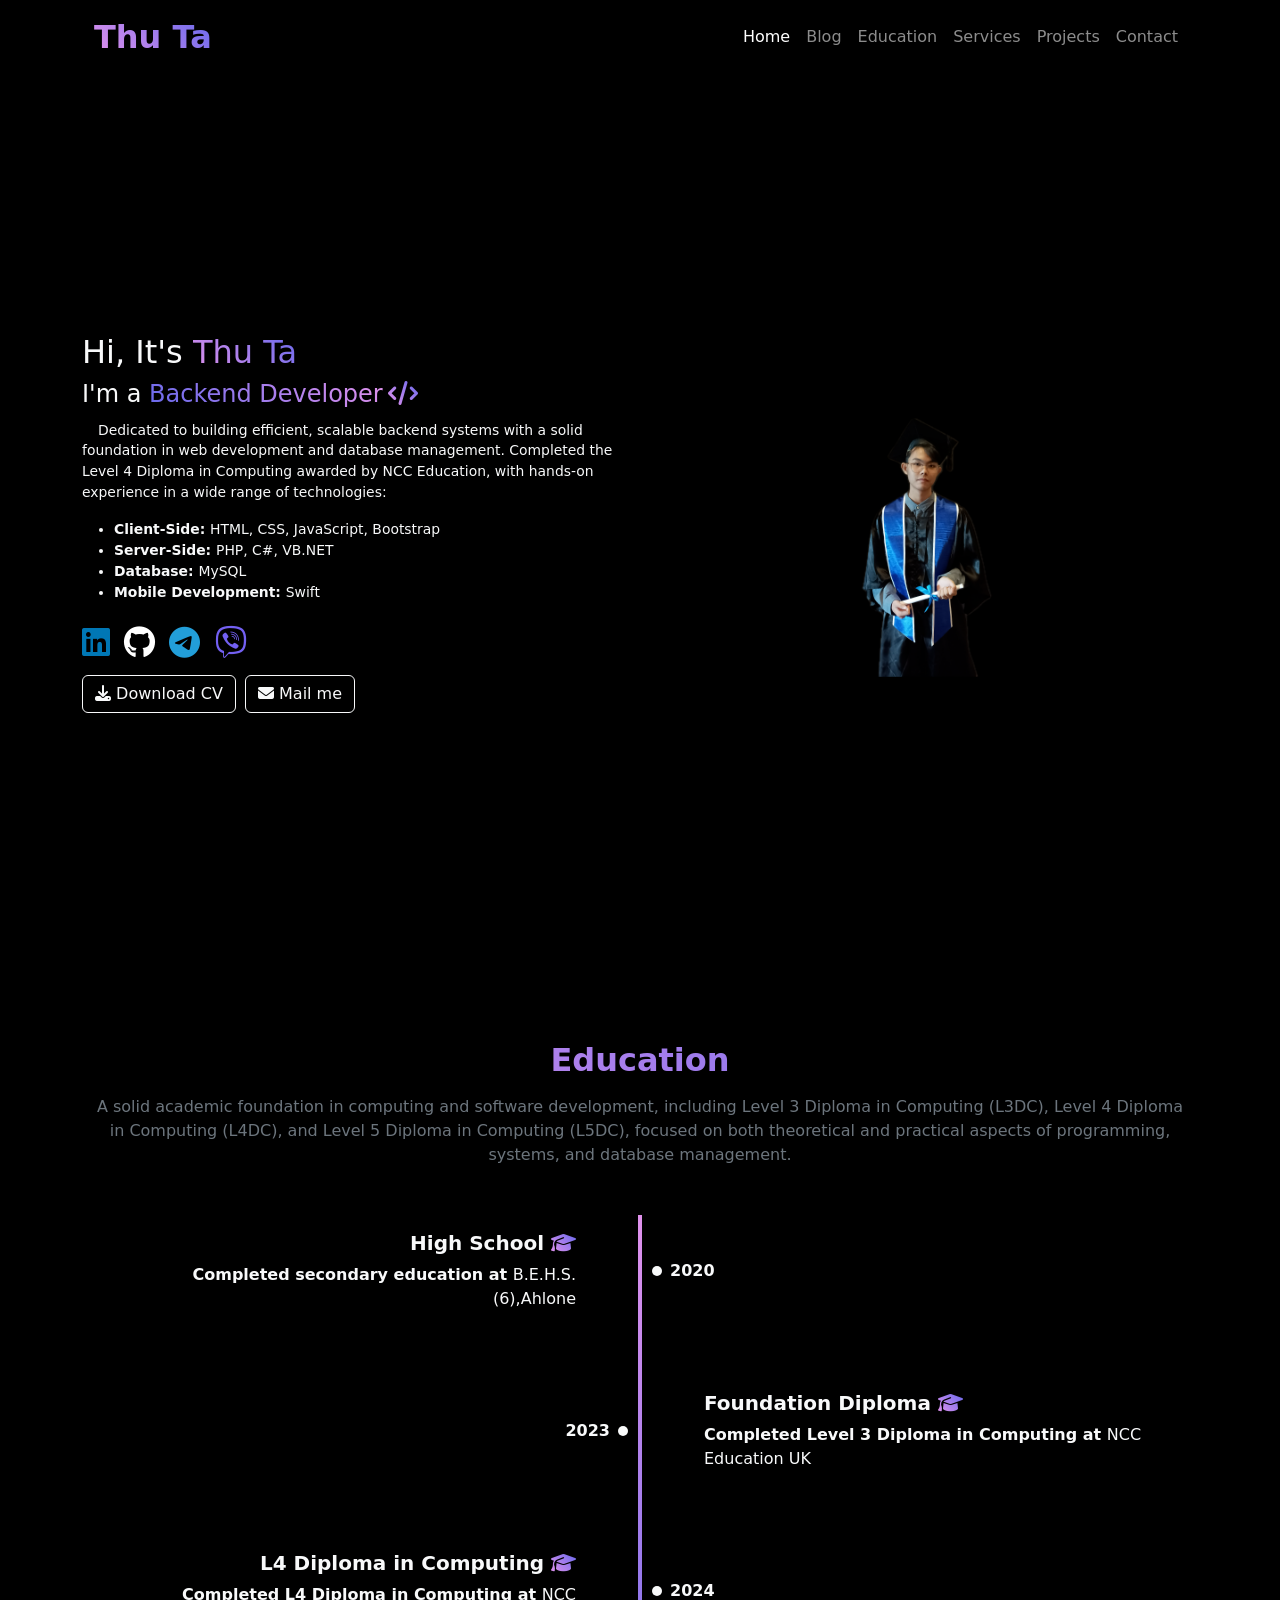
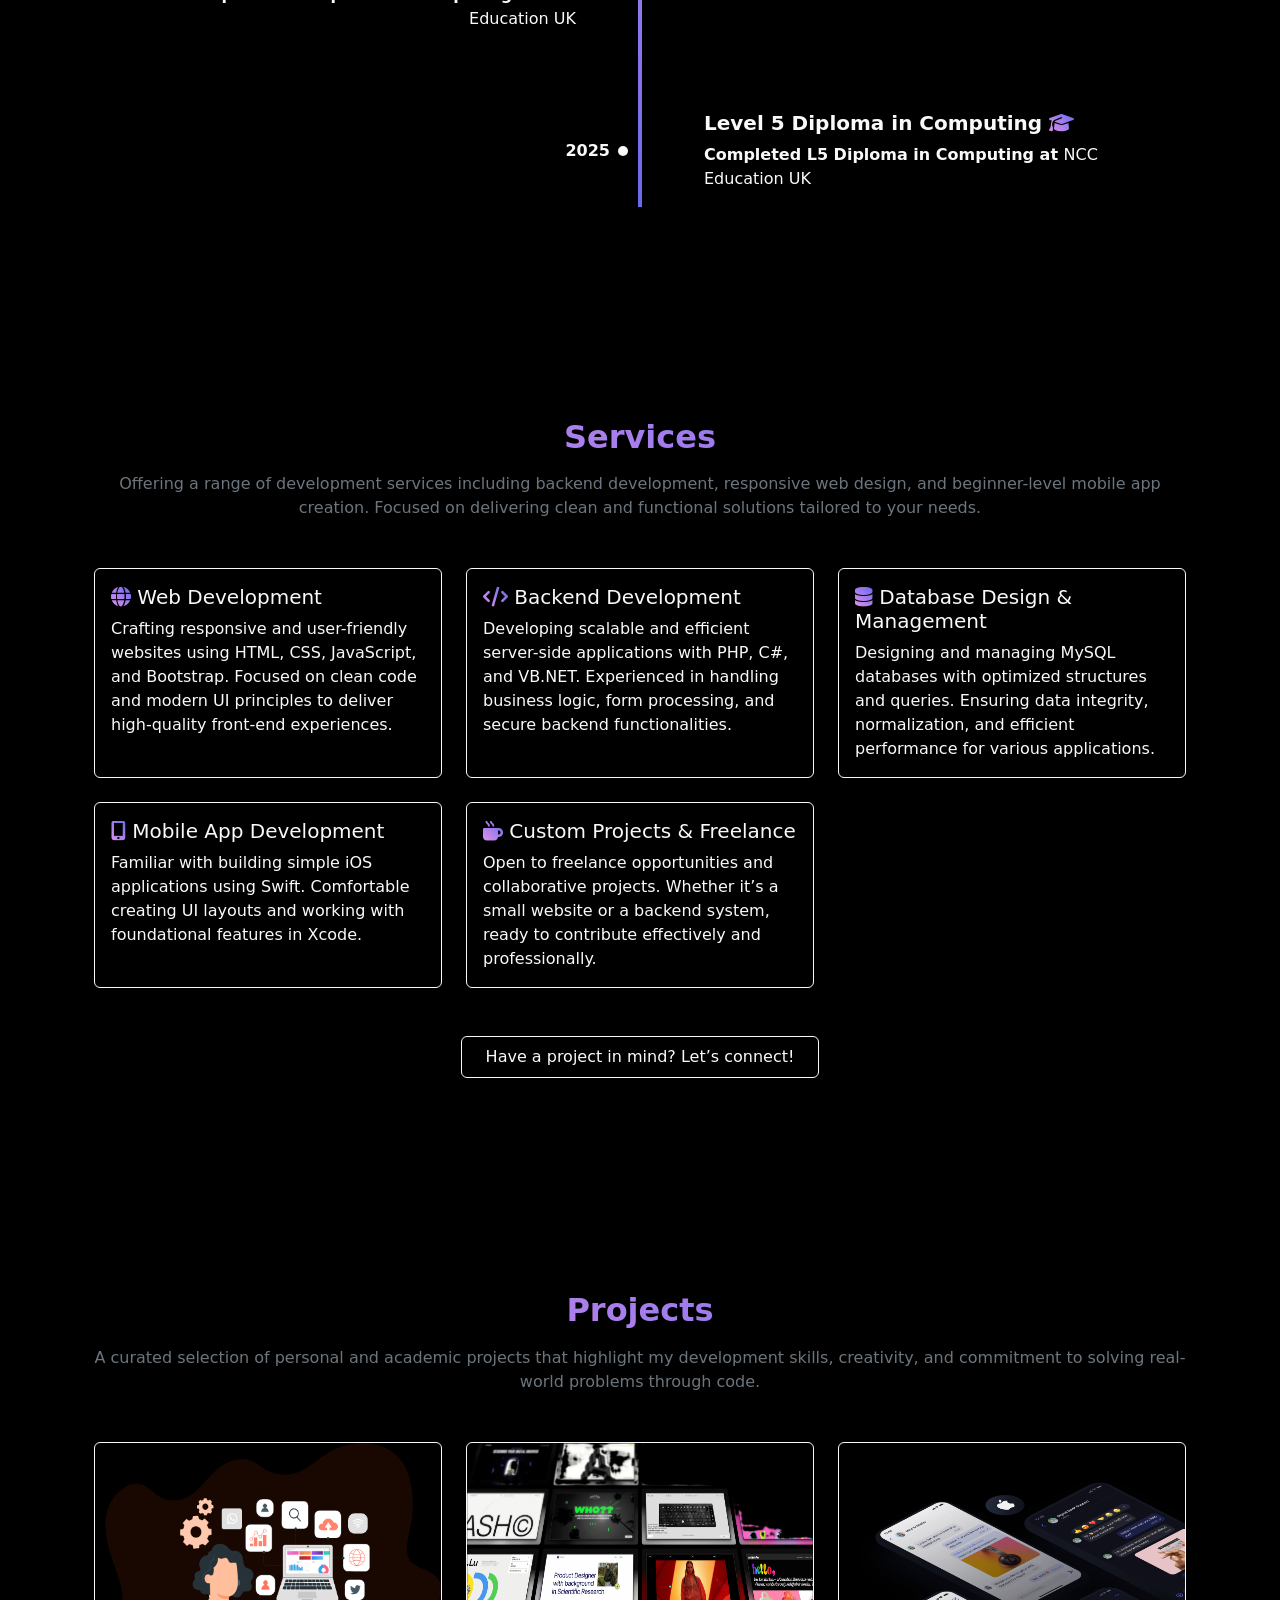
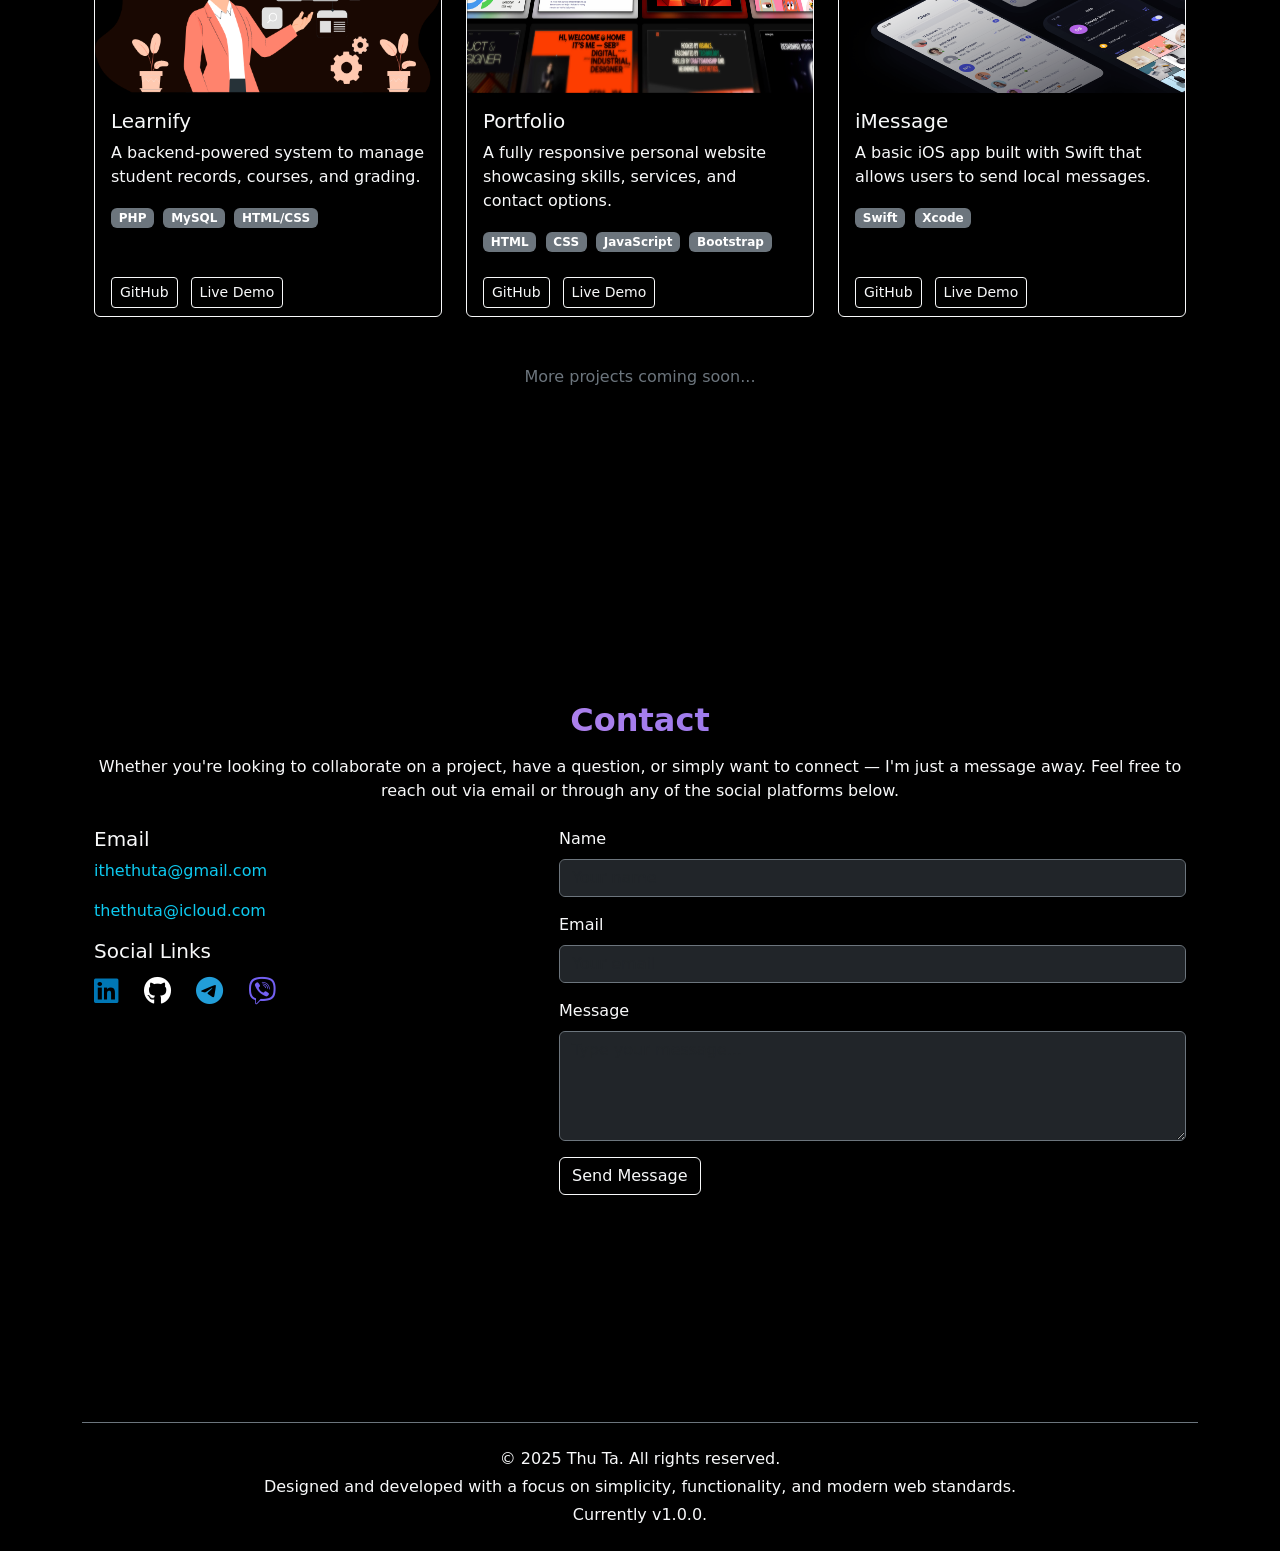
==== index.html @ f768f82f "Add files via upload" ====
<!DOCTYPE html>
<html lang="en">

<head>
    <meta charset="UTF-8">
    <meta name="viewport" content="width=device-width, initial-scale=1.0">
    <title>Portfolio</title>
    <!-- bootstrap -->
    <link href="https://cdn.jsdelivr.net/npm/bootstrap@5.3.6/dist/css/bootstrap.min.css" rel="stylesheet" integrity="sha384-4Q6Gf2aSP4eDXB8Miphtr37CMZZQ5oXLH2yaXMJ2w8e2ZtHTl7GptT4jmndRuHDT" crossorigin="anonymous">
    <!-- custom css -->
    <link rel="stylesheet" href="css/main.css">
    <!-- fontawesome -->
    <link rel="stylesheet" href="css/all.min.css">
    <!-- Added meta description for SEO -->
    <meta name="description" content="Thu Ta's portfolio showcasing backend development, web design, and mobile app projects.">
</head>

<body class="bg-midnight">
    <div class="container">
        <!-- nav -->
        <nav class="navbar navbar-expand-lg navbar-dark bg-midnight sticky-top">
            <div class="container">
                <a href="index.html#home" class="navbar-brand">
                    <span class="text-purple fs-2 fw-bold">Thu Ta</span>
                </a>
                <button type="button" class="navbar-toggler" data-bs-toggle="collapse"
                    data-bs-target="#navbarSupportedContent" aria-expanded="false" aria-label="Toggle navigation">
                    <span class="navbar-toggler-icon"></span>
                </button>
                <div class="collapse navbar-collapse" id="navbarSupportedContent">
                    <ul class="navbar-nav ms-auto">
                        <li class="nav-item">
                            <a href="index.html#home" class="nav-link active">Home</a>
                        </li>
                        <li class="nav-item">
                            <a href="blog.html" class="nav-link">Blog</a>
                        </li>
                        <li class="nav-item">
                            <a href="index.html#education" class="nav-link">Education</a>
                        </li>
                        <li class="nav-item">
                            <a href="index.html#services" class="nav-link">Services</a>
                        </li>
                        <li class="nav-item">
                            <a href="index.html#projects" class="nav-link">Projects</a>
                        </li>
                        <li class="nav-item">
                            <a href="index.html#contact" class="nav-link">Contact</a>
                        </li>
                    </ul>
                </div>
            </div>
        </nav>
        <!-- home section -->
        <section class="min-vh-100 d-flex align-items-center" id="home">
            <div class="row">
                <div class="col text-center text-lg-start mb-2">
                    <div class="div">
                        <span class="text-light fs-2">Hi, It's </span><span class="text-purple fs-2">Thu Ta</span>
                    </div>
                    <div>
                        <span class="text-light fs-4">I'm a </span><span class="text-purple-reverse fs-4">Backend
                            Developer</span>
                        <i class="fa-solid fa-code text-purple fs-4"></i>
                    </div>
                    <div class="mt-2">
                        <p class="text-light text-center text-lg-start fs-7">
                            <span class="ms-3">D</span>edicated to building efficient, scalable
                            backend systems with a solid foundation in web development and database management.
                            Completed the Level 4 Diploma in Computing awarded by NCC Education, with hands-on
                            experience in a wide range of technologies:
                          </p>
                          <ul class="text-start text-light fs-7">
                            <li><span class="fw-bold">Client-Side: </span>HTML, CSS, JavaScript, Bootstrap</li>
                            <li><span class="fw-bold">Server-Side: </span>PHP, C#, VB.NET</li>
                            <li><span class="fw-bold">Database: </span>MySQL</li>
                            <li><span class="fw-bold">Mobile Development: </span>Swift</li>
                          </ul>
                    </div>
                    <div class="mt-2">
                        <a href="#" class="text-decoration-none fs-2 text-linkedin me-1">
                            <i class="fa-brands fa-linkedin" onmouseover="this.style.transform='translateY(-5px)'"
                                onmouseout="this.style.transform='translateY(0)'"></i>
                        </a>
                        <a href="https://github.com/dev-thuta" class="text-decoration-none fs-2 text-github me-1">
                            <i class="fa-brands fa-github" onmouseover="this.style.transform='translateY(-5px)'"
                                onmouseout="this.style.transform='translateY(0)'"></i>
                        </a>
                        <a href="#" class="text-decoration-none fs-2 text-telegram me-1">
                            <i class="fa-brands fa-telegram" onmouseover="this.style.transform='translateY(-5px)'"
                                onmouseout="this.style.transform='translateY(0)'"></i>
                        </a>
                        <a href="viber://chat?number=%2B959402938502" class="text-decoration-none fs-2 text-viber me-1">
                            <i class="fa-brands fa-viber" onmouseover="this.style.transform='translateY(-5px)'"
                                onmouseout="this.style.transform='translateY(0)'"></i>
                        </a>
                    </div>
                    <div class="mt-2">
                        <a href="#" class="text-decoration-none">
                            <button type="button" class="btn btn-outline-light me-1">
                                <i class="fa solid fa-download"></i>
                                <span class="d-none d-lg-inline"> Download CV</span>
                            </button>
                        </a>
                        <a href="mailto:devthuta@gmail.com" class="text-decoration-none">
                            <button type="button" class="btn btn-outline-light me-1">
                                <i class="fa solid fa-envelope"></i>
                                <span class="d-none d-lg-inline"> Mail me</span>
                            </button>
                        </a>
                    </div>
                </div>
                <div class="col mt-3 d-flex justify-content-center">
                    <img src="images/Me (4) Background Removed.png" alt="Thu Ta's profile picture" class="image-fluid" style="max-height: 333px;">
                </div>
            </div>
        </section>
        <!-- education section -->
        <section class="min-vh-100 d-flex align-items-center" id="education">
            <div class="container mt-5">
                <h2 class="text-center mb-3 fw-bold text-purple">Education</h2>
                <p class="text-center text-secondary mb-5">
                    A solid academic foundation in computing and software development, including Level 3 Diploma in
                    Computing (L3DC), Level 4 Diploma in
                    Computing (L4DC), and Level 5 Diploma in
                    Computing (L5DC), focused on both theoretical and practical aspects of
                    programming, systems, and database management.
                </p>
                <div class="position-relative">
                    <div class="position-absolute top-0 start-50 translate-middle-x h-100"
                        style="width: 4px; background: linear-gradient(45deg,rgb(105, 105, 236),rgb(225, 146, 236));"></div>
                    <div class="row mb-5">
                        <div class="col-6 text-end pe-5">
                            <div class="p-3">
                                <h5 class="fw-bold text-light">High School <i
                                        class="fa-solid fa-graduation-cap text-purple"></i></h5>
                                <p class="mb-0 text-light"><span class="fw-bold">Completed secondary education at
                                    </span>B.E.H.S.(6),Ahlone</p>
                            </div>
                        </div>
                        <div class="col-6 d-flex align-items-center">
                            <span class="bg-light rounded-circle d-inline block" style="width: 10px; height: 10px;">
                            </span>
                            <span class="ms-2 fw-bold text-light">2020</span>
                        </div>
                    </div>
                    <div class="row mb-5 flex-row-reverse">
                        <div class="col-6 text-start ps-5">
                            <div class="p-3">
                                <h5 class="fw-bold text-light">Foundation Diploma <i
                                        class="fa-solid fa-graduation-cap text-purple"></i></h5>
                                <p class="mb-0 text-light"><span class="fw-bold">Completed Level 3 Diploma in Computing at
                                    </span>NCC Education UK</p>
                            </div>
                        </div>
                        <div class="col-6 d-flex align-items-center justify-content-end">
                            <span class="me-2 fw-bold text-light">2023</span>
                            <span class="bg-light rounded-circle d-inline-block" style="width: 10px; height: 10px;"></span>
                        </div>
                    </div>
                    <div class="row mb-5">
                        <div class="col-6 text-end pe-5">
                            <div class="p-3">
                                <h5 class="fw-bold text-light">L4 Diploma in Computing <i
                                        class="fa-solid fa-graduation-cap text-purple"></i></h5>
                                <p class="mb-0 text-light"><span class="fw-bold">Completed L4 Diploma in
                                        Computing at </span>NCC Education UK</p>
                            </div>
                        </div>
                        <div class="col-6 d-flex align-items-center">
                            <span class="bg-light rounded-circle d-inline block" style="width: 10px; height: 10px;">
                            </span>
                            <span class="ms-2 fw-bold text-light">2024</span>
                        </div>
                    </div>
                    <div class="row mb-5 flex-row-reverse">
                        <div class="col-6 text-start ps-5">
                            <div class="p-3">
                                <h5 class="fw-bold text-light">Level 5 Diploma in Computing <i class="fa-solid fa-graduation-cap text-purple"></i>
                                </h5>
                                <p class="mb-0 text-light"><span class="fw-bold">Completed L5 Diploma in
                                    Computing at </span>NCC Education UK</p>
                            </div>
                        </div>
                        <div class="col-6 d-flex align-items-center justify-content-end">
                            <span class="me-2 fw-bold text-light">2025</span>
                            <span class="bg-light rounded-circle d-inline-block" style="width: 10px; height: 10px;"></span>
                        </div>
                    </div>
                </div>
            </div>
        </section>
        <!-- services section -->
        <section class="min-vh-100 d-flex align-items-center" id="services">
            <div class="container mt-5">
                <h2 class="text-center mb-3 fw-bold text-purple">Services</h2>
                <p class="text-center text-secondary mb-5">
                    Offering a range of development services including backend development, responsive web design, and
                    beginner-level mobile app creation. Focused on delivering clean and functional solutions tailored to
                    your needs.
                </p>
                <div class="row g-4">
                    <div class="col-md-6 col-lg-4">
                        <div class="card h-100 bg-midnight text-light border-light">
                            <div class="card-body">
                                <h5 class="card-title"><i class="fa-solid fa-globe text-purple"></i> Web Development</h5>
                                <p class="card-text">
                                    Crafting responsive and user-friendly websites using HTML, CSS, JavaScript, and
                                    Bootstrap. Focused on clean code and modern UI principles to deliver high-quality
                                    front-end experiences.
                                </p>
                            </div>
                        </div>
                    </div>
                    <div class="col-md-6 col-lg-4">
                        <div class="card h-100 bg-midnight text-light border-light">
                            <div class="card-body">
                                <h5 class="card-title"><i class="fa-solid fa-code text-purple"></i> Backend Development</h5>
                                <p class="card-text">
                                    Developing scalable and efficient server-side applications with PHP, C#, and VB.NET.
                                    Experienced in handling business logic, form processing, and secure backend
                                    functionalities.
                                </p>
                            </div>
                        </div>
                    </div>
                    <div class="col-md-6 col-lg-4">
                        <div class="card h-100 bg-midnight text-light border-light">
                            <div class="card-body">
                                <h5 class="card-title"><i class="fa-solid fa-database text-purple"></i> Database Design &
                                    Management</h5>
                                <p class="card-text">
                                    Designing and managing MySQL databases with optimized structures and queries. Ensuring
                                    data integrity, normalization, and efficient performance for various applications.
                                </p>
                            </div>
                        </div>
                    </div>
                    <div class="col-md-6 col-lg-4">
                        <div class="card h-100 bg-midnight text-light border-light">
                            <div class="card-body">
                                <h5 class="card-title"><i class="fa-solid fa-mobile-screen-button text-purple"></i> Mobile
                                    App Development</h5>
                                <p class="card-text">
                                    Familiar with building simple iOS applications using Swift. Comfortable creating UI
                                    layouts and working with foundational features in Xcode.
                                </p>
                            </div>
                        </div>
                    </div>
                    <div class="col-md-6 col-lg-4">
                        <div class="card h-100 bg-midnight text-light border-light">
                            <div class="card-body">
                                <h5 class="card-title"><i class="fa-solid fa-mug-hot text-purple"></i> Custom Projects &
                                    Freelance</h5>
                                <p class="card-text">
                                    Open to freelance opportunities and collaborative projects. Whether it’s a small website
                                    or a backend system, ready to contribute effectively and professionally.
                                </p>
                            </div>
                        </div>
                    </div>
                </div>
                <div class="text-center mt-5">
                    <a href="mailto:ithethuta@gmail.com" class="btn btn-outline-light px-4 py-2">
                        Have a project in mind? Let’s connect!
                    </a>
                </div>
            </div>
        </section>
        <!-- projects section -->
        <section class="min-vh-100 d-flex align-items-center" id="projects">
            <div class="container mt-5">
                <h2 class="text-center mb-3 fw-bold text-purple">Projects</h2>
                <p class="text-center text-secondary mb-5">
                    A curated selection of personal and academic projects that highlight my development skills, creativity,
                    and commitment to solving real-world problems through code.
                </p>
                </p>
                <div class="row g-4">
                    <div class="col-md-6 col-lg-4">
                        <div class="card h-100 bg-midnight text-light border-light">
                            <img src="images/school_software_1.png" class="card-img-top"
                                alt="Project 1" style="height: 250px;">
                            <div class="card-body">
                                <h5 class="card-title">Learnify</h5>
                                <p class="card-text">A backend-powered system to manage student records, courses, and
                                    grading.</p>
                                <span class="badge bg-secondary me-1">PHP</span>
                                <span class="badge bg-secondary me-1">MySQL</span>
                                <span class="badge bg-secondary me-1">HTML/CSS</span>
                            </div>
                            <div class="card-footer bg-transparent border-0">
                                <a href="#" class="btn btn-outline-light btn-sm me-2">GitHub</a>
                                <a href="#" class="btn btn-outline-light btn-sm">Live Demo</a>
                            </div>
                        </div>
                    </div>
                    <div class="col-md-6 col-lg-4">
                        <div class="card h-100 bg-midnight text-light border-light">
                            <img src="images/l4D3wMjLcbGRspRe3YFasiQnRqo Background Removed.png" class="card-img-top"
                                alt="Project 2" style="height: 250px;">
                            <div class="card-body">
                                <h5 class="card-title">Portfolio</h5>
                                <p class="card-text">A fully responsive personal website showcasing skills, services, and
                                    contact options.</p>
                                <span class="badge bg-secondary me-1">HTML</span>
                                <span class="badge bg-secondary me-1">CSS</span>
                                <span class="badge bg-secondary me-1">JavaScript</span>
                                <span class="badge bg-secondary me-1">Bootstrap</span>
                            </div>
                            <div class="card-footer bg-transparent border-0">
                                <a href="#" class="btn btn-outline-light btn-sm me-2">GitHub</a>
                                <a href="#" class="btn btn-outline-light btn-sm">Live Demo</a>
                            </div>
                        </div>
                    </div>
                    <div class="col-md-6 col-lg-4">
                        <div class="card h-100 bg-midnight text-light border-light">
                            <img src="images/iosMain3x.png" class="card-img-top"
                                alt="Project 3" style="height: 250px;">
                            <div class="card-body">
                                <h5 class="card-title">iMessage</h5>
                                <p class="card-text">A basic iOS app built with Swift that allows users to send local
                                    messages.</p>
                                <span class="badge bg-secondary me-1">Swift</span>
                                <span class="badge bg-secondary me-1">Xcode</span>
                            </div>
                            <div class="card-footer bg-transparent border-0">
                                <a href="#" class="btn btn-outline-light btn-sm me-2">GitHub</a>
                                <a href="#" class="btn btn-outline-light btn-sm">Live Demo</a>
                            </div>
                        </div>
                    </div>
                </div>
                <div class="text-center mt-5">
                    <p class="text-secondary">More projects coming soon...</p>
                </div>
            </div>
        </section>
        <!-- contact section -->
        <section class="min-vh-100 d-flex align-items-center" id="contact">
            <div class="container mt-5">
                <h2 class="text-center mb-3 fw-bold text-purple">Contact</h2>
                <p class="text-light text-center mb-4">
                    Whether you're looking to collaborate on a project, have a question, or simply want to connect — I'm
                    just a message away. Feel free to reach out via email or through any of the social platforms below.
                </p>
                <div class="row justify-content-center">
                    <div class="col-md-5 mb-4">
                        <div class="text-light">
                            <h5>Email</h5>
                            <p>
                                <a href="mailto:devthuta@gmail.com" class="text-decoration-none text-info">
                                    ithethuta@gmail.com
                                </a>
                            </p>
                            <p>
                                <a href="mailto:devthuta@icloud.com" class="text-decoration-none text-info">
                                    thethuta@icloud.com
                                </a>
                            </p>

                            <h5>Social Links</h5>
                            <div class="fs-3">
                                <a href="#" class="text-linkedin me-3" aria-label="LinkedIn Profile"><i class="fa-brands fa-linkedin"></i></a>
                                <a href="https://github.com/dev-thuta" class="text-github me-3" aria-label="GitHub Profile"><i class="fa-brands fa-github"></i></a>
                                <a href="#" class="text-telegram me-3" aria-label="Telegram Profile"><i class="fa-brands fa-telegram"></i></a>
                                <a href="viber://chat?number=%2B959402938502" class="text-viber" aria-label="Viber Chat"><i class="fa-brands fa-viber"></i></a>
                            </div>
                        </div>
                    </div>
                    <div class="col-md-7">
                        <form action="/submit-form" method="post">
                            <div class="mb-3">
                                <label for="name" class="form-label text-light">Name</label>
                                <input type="text" class="form-control bg-dark text-light border-secondary" id="name"
                                    placeholder="Your name">
                            </div>
                            <div class="mb-3">
                                <label for="email" class="form-label text-light">Email</label>
                                <input type="email" class="form-control bg-dark text-light border-secondary" id="email"
                                    placeholder="Your email">
                            </div>
                            <div class="mb-3">
                                <label for="message" class="form-label text-light">Message</label>
                                <textarea class="form-control bg-dark text-light border-secondary" id="message" rows="4"
                                    placeholder="Type your message..."></textarea>
                            </div>
                            <button type="submit" class="btn btn-outline-light">Send Message</button>
                        </form>
                    </div>
                </div>
            </div>
        </section>
        <!-- footer -->
        <footer class="bg-midnight text-light text-center py-4 mt-5 border-top border-secondary">
            <div class="container">
                <p class="mb-1">&copy; 2025 Thu Ta. All rights reserved.</p>
                <p class="mb-1">
                    Designed and developed with a focus on simplicity, functionality, and modern web standards.
                </p>
                <p class="mb-0">
                    Currently v1.0.0.
                </p>
            </div>
        </footer>
    </div>
    <script src="https://cdn.jsdelivr.net/npm/bootstrap@5.3.5/dist/js/bootstrap.bundle.min.js"
        integrity="sha384-k6d4wzSIapyDyv1kpU366/PK5hCdSbCRGRCMv+eplOQJWyd1fbcAu9OCUj5zNLiq"
        crossorigin="anonymous"></script>
</body>
</html>
---- css/main.css ----
* {
  box-sizing: border-box;
  scroll-behavior: smooth;
}
.bg-midnight {
  background: hsl(0, 0%, 0%);
}
.text-purple {
  background-image: linear-gradient(
    45deg,
    rgb(225, 146, 236),
    rgb(105, 105, 236)
  );
  color: transparent;
  background-clip: text;
}
.text-purple-reverse {
  background-image: linear-gradient(
    45deg,
    rgb(105, 105, 236),
    rgb(225, 146, 236)
  );
  color: transparent;
  background-clip: text;
}
.text-linkedin {
  color: #0077b5;
}
.text-github {
  color: #ffffff;
}
.text-telegram {
  color: #229ed9;
}
.text-viber {
  color: #7360f2;
}
.fs-7 {
  font-size: 0.87em;
}
button:hover {
  transform: scale(1.05);
  transition: transform 0.3s ease;
}
.fa-brands:hover {
  background-image: linear-gradient(
    45deg,
    rgb(225, 146, 236),
    rgb(105, 105, 236)
  );
  color: transparent;
  background-clip: text;
  transform: translateY(-5px);
  transition: transform 0.3s ease, color 0.3s ease;
}
@keyframes fadeIn {
  from {
    opacity: 0;
  }
  to {
    opacity: 1;
  }
}
section {
  animation: fadeIn 1s ease;
}
.card:hover {
  transform: translateY(-10px);
  box-shadow: 0 4px 20px rgba(0, 0, 0, 0.2);
  transition: transform 0.3s ease, box-shadow 0.3s ease;
}
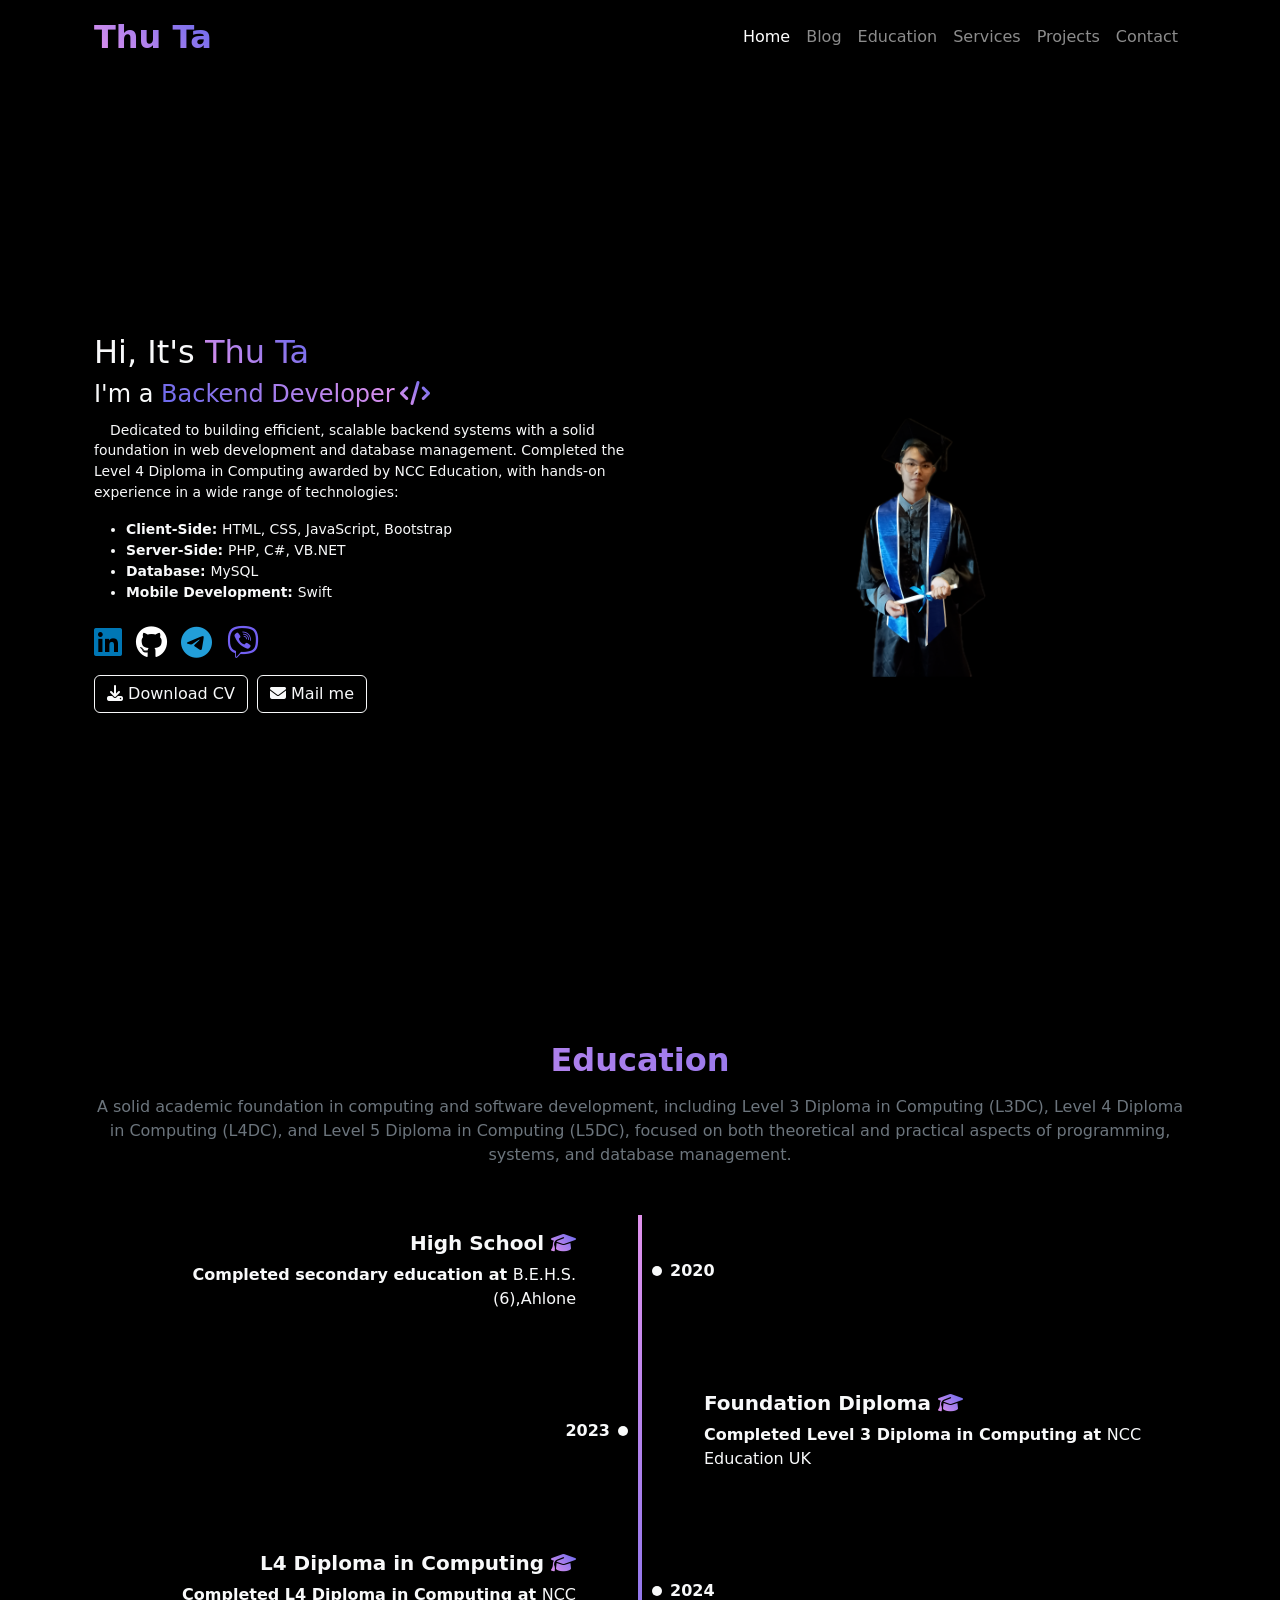
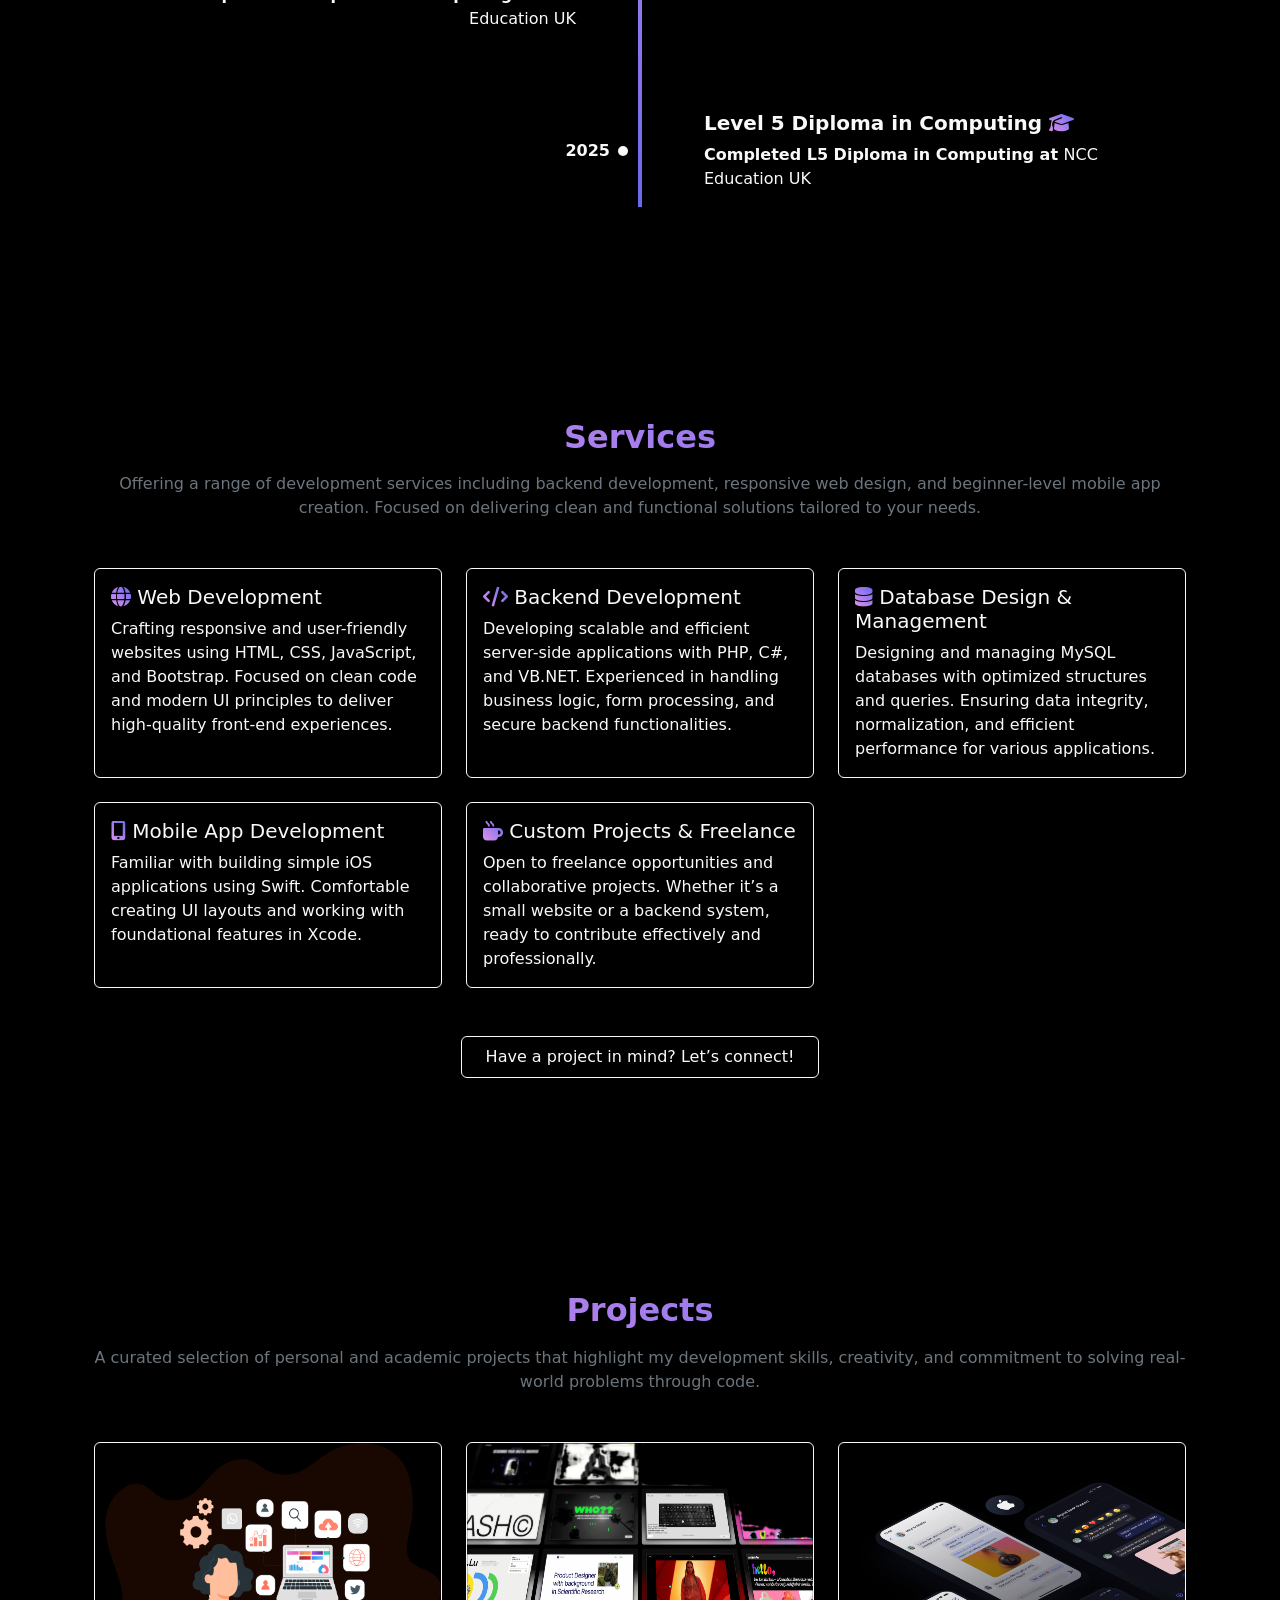
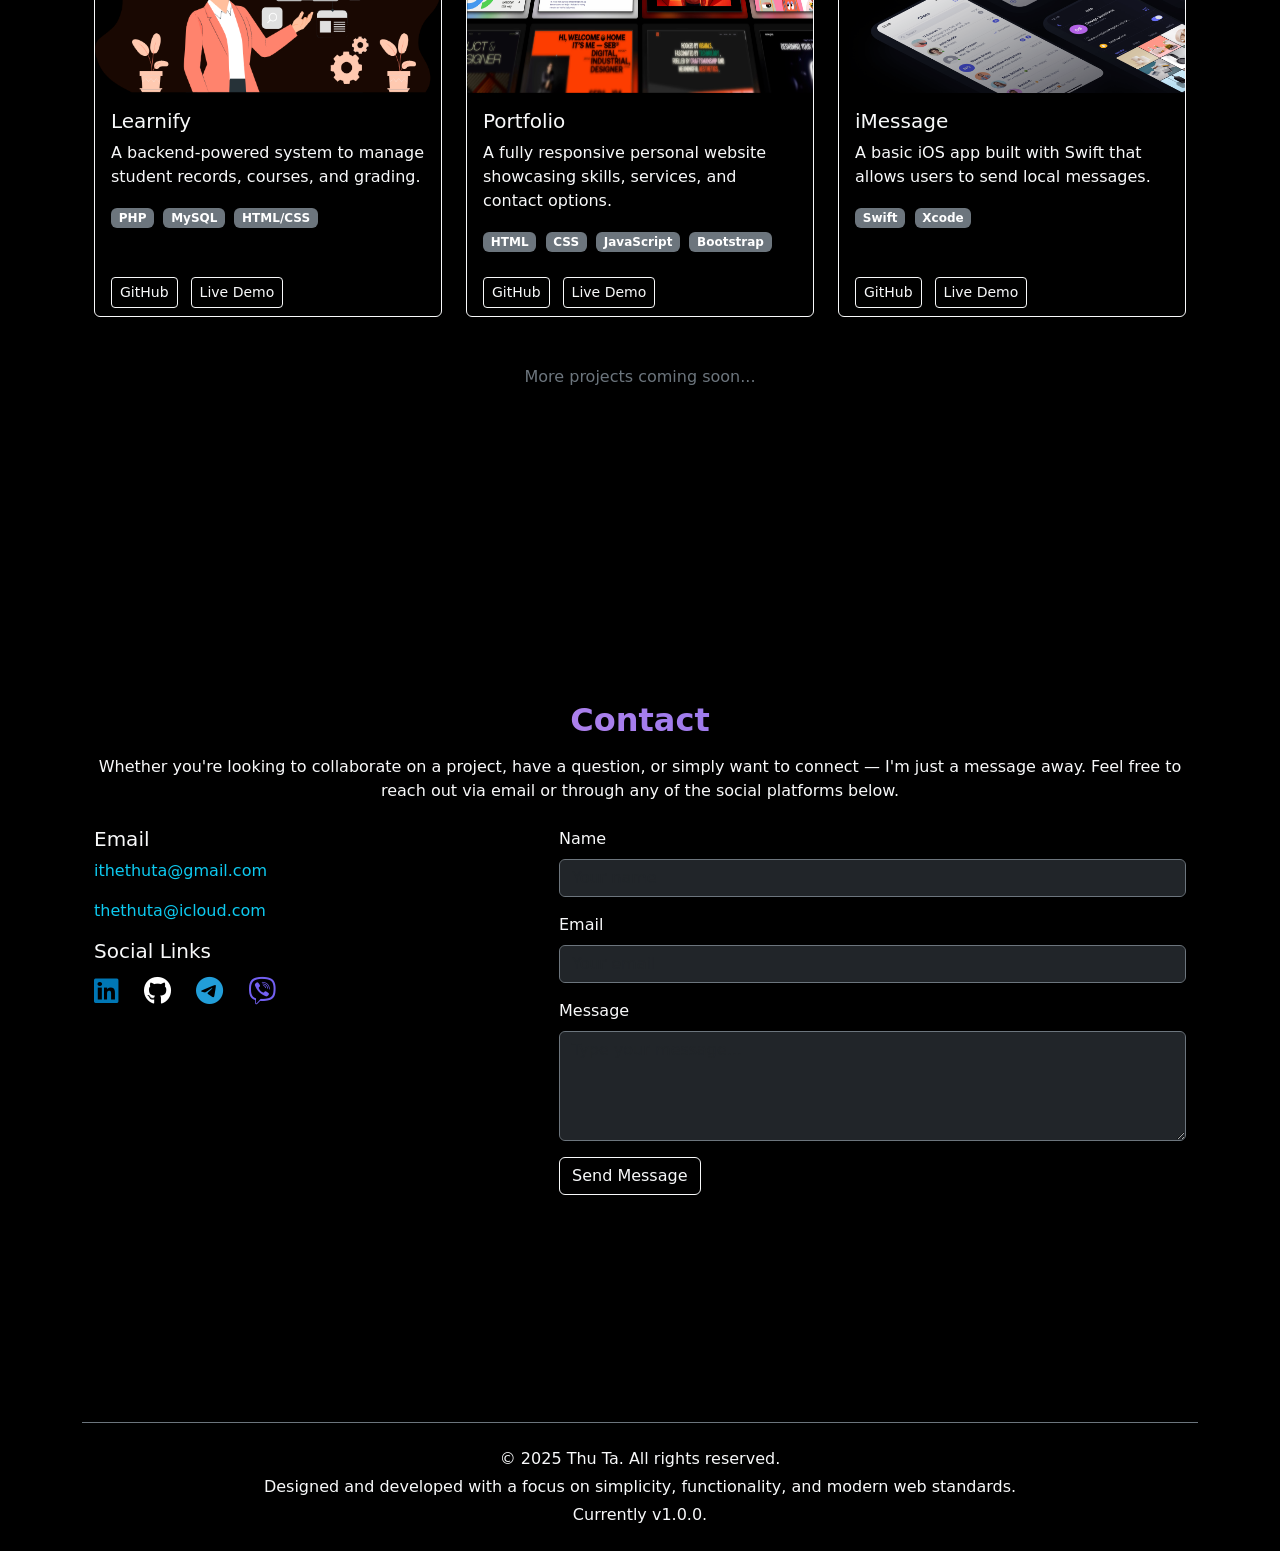
==== commit 477f662a: "Update index.html" ====
--- a/index.html
+++ b/index.html
@@ -53,65 +53,67 @@
         </nav>
         <!-- home section -->
         <section class="min-vh-100 d-flex align-items-center" id="home">
-            <div class="row">
-                <div class="col text-center text-lg-start mb-2">
-                    <div class="div">
-                        <span class="text-light fs-2">Hi, It's </span><span class="text-purple fs-2">Thu Ta</span>
-                    </div>
-                    <div>
-                        <span class="text-light fs-4">I'm a </span><span class="text-purple-reverse fs-4">Backend
-                            Developer</span>
-                        <i class="fa-solid fa-code text-purple fs-4"></i>
-                    </div>
-                    <div class="mt-2">
-                        <p class="text-light text-center text-lg-start fs-7">
-                            <span class="ms-3">D</span>edicated to building efficient, scalable
-                            backend systems with a solid foundation in web development and database management.
-                            Completed the Level 4 Diploma in Computing awarded by NCC Education, with hands-on
-                            experience in a wide range of technologies:
-                          </p>
-                          <ul class="text-start text-light fs-7">
-                            <li><span class="fw-bold">Client-Side: </span>HTML, CSS, JavaScript, Bootstrap</li>
-                            <li><span class="fw-bold">Server-Side: </span>PHP, C#, VB.NET</li>
-                            <li><span class="fw-bold">Database: </span>MySQL</li>
-                            <li><span class="fw-bold">Mobile Development: </span>Swift</li>
-                          </ul>
-                    </div>
-                    <div class="mt-2">
-                        <a href="#" class="text-decoration-none fs-2 text-linkedin me-1">
-                            <i class="fa-brands fa-linkedin" onmouseover="this.style.transform='translateY(-5px)'"
-                                onmouseout="this.style.transform='translateY(0)'"></i>
-                        </a>
-                        <a href="https://github.com/dev-thuta" class="text-decoration-none fs-2 text-github me-1">
-                            <i class="fa-brands fa-github" onmouseover="this.style.transform='translateY(-5px)'"
-                                onmouseout="this.style.transform='translateY(0)'"></i>
-                        </a>
-                        <a href="#" class="text-decoration-none fs-2 text-telegram me-1">
-                            <i class="fa-brands fa-telegram" onmouseover="this.style.transform='translateY(-5px)'"
-                                onmouseout="this.style.transform='translateY(0)'"></i>
-                        </a>
-                        <a href="viber://chat?number=%2B959402938502" class="text-decoration-none fs-2 text-viber me-1">
-                            <i class="fa-brands fa-viber" onmouseover="this.style.transform='translateY(-5px)'"
-                                onmouseout="this.style.transform='translateY(0)'"></i>
-                        </a>
-                    </div>
-                    <div class="mt-2">
-                        <a href="#" class="text-decoration-none">
-                            <button type="button" class="btn btn-outline-light me-1">
-                                <i class="fa solid fa-download"></i>
-                                <span class="d-none d-lg-inline"> Download CV</span>
-                            </button>
-                        </a>
-                        <a href="mailto:devthuta@gmail.com" class="text-decoration-none">
-                            <button type="button" class="btn btn-outline-light me-1">
-                                <i class="fa solid fa-envelope"></i>
-                                <span class="d-none d-lg-inline"> Mail me</span>
-                            </button>
-                        </a>
-                    </div>
-                </div>
-                <div class="col mt-3 d-flex justify-content-center">
-                    <img src="images/Me (4) Background Removed.png" alt="Thu Ta's profile picture" class="image-fluid" style="max-height: 333px;">
+            <div class="container">
+                <div class="row">
+                    <div class="col text-center text-lg-start mb-2">
+                        <div class="div">
+                            <span class="text-light fs-2">Hi, It's </span><span class="text-purple fs-2">Thu Ta</span>
+                        </div>
+                        <div>
+                            <span class="text-light fs-4">I'm a </span><span class="text-purple-reverse fs-4">Backend
+                                Developer</span>
+                            <i class="fa-solid fa-code text-purple fs-4"></i>
+                        </div>
+                        <div class="mt-2">
+                            <p class="text-light text-center text-lg-start fs-7">
+                                <span class="ms-3">D</span>edicated to building efficient, scalable
+                                backend systems with a solid foundation in web development and database management.
+                                Completed the Level 4 Diploma in Computing awarded by NCC Education, with hands-on
+                                experience in a wide range of technologies:
+                              </p>
+                              <ul class="text-start text-light fs-7">
+                                <li><span class="fw-bold">Client-Side: </span>HTML, CSS, JavaScript, Bootstrap</li>
+                                <li><span class="fw-bold">Server-Side: </span>PHP, C#, VB.NET</li>
+                                <li><span class="fw-bold">Database: </span>MySQL</li>
+                                <li><span class="fw-bold">Mobile Development: </span>Swift</li>
+                              </ul>
+                        </div>
+                        <div class="mt-2">
+                            <a href="#" class="text-decoration-none fs-2 text-linkedin me-1">
+                                <i class="fa-brands fa-linkedin" onmouseover="this.style.transform='translateY(-5px)'"
+                                    onmouseout="this.style.transform='translateY(0)'"></i>
+                            </a>
+                            <a href="https://github.com/dev-thuta" class="text-decoration-none fs-2 text-github me-1">
+                                <i class="fa-brands fa-github" onmouseover="this.style.transform='translateY(-5px)'"
+                                    onmouseout="this.style.transform='translateY(0)'"></i>
+                            </a>
+                            <a href="#" class="text-decoration-none fs-2 text-telegram me-1">
+                                <i class="fa-brands fa-telegram" onmouseover="this.style.transform='translateY(-5px)'"
+                                    onmouseout="this.style.transform='translateY(0)'"></i>
+                            </a>
+                            <a href="viber://chat?number=%2B959402938502" class="text-decoration-none fs-2 text-viber me-1">
+                                <i class="fa-brands fa-viber" onmouseover="this.style.transform='translateY(-5px)'"
+                                    onmouseout="this.style.transform='translateY(0)'"></i>
+                            </a>
+                        </div>
+                        <div class="mt-2">
+                            <a href="#" class="text-decoration-none">
+                                <button type="button" class="btn btn-outline-light me-1">
+                                    <i class="fa solid fa-download"></i>
+                                    <span class="d-none d-lg-inline"> Download CV</span>
+                                </button>
+                            </a>
+                            <a href="mailto:devthuta@gmail.com" class="text-decoration-none">
+                                <button type="button" class="btn btn-outline-light me-1">
+                                    <i class="fa solid fa-envelope"></i>
+                                    <span class="d-none d-lg-inline"> Mail me</span>
+                                </button>
+                            </a>
+                        </div>
+                    </div>
+                    <div class="col mt-3 d-flex justify-content-center">
+                        <img src="images/Me (4) Background Removed.png" alt="Thu Ta's profile picture" class="image-fluid" style="max-height: 333px;">
+                    </div>
                 </div>
             </div>
         </section>
@@ -410,4 +412,4 @@
         integrity="sha384-k6d4wzSIapyDyv1kpU366/PK5hCdSbCRGRCMv+eplOQJWyd1fbcAu9OCUj5zNLiq"
         crossorigin="anonymous"></script>
 </body>
-</html>+</html>
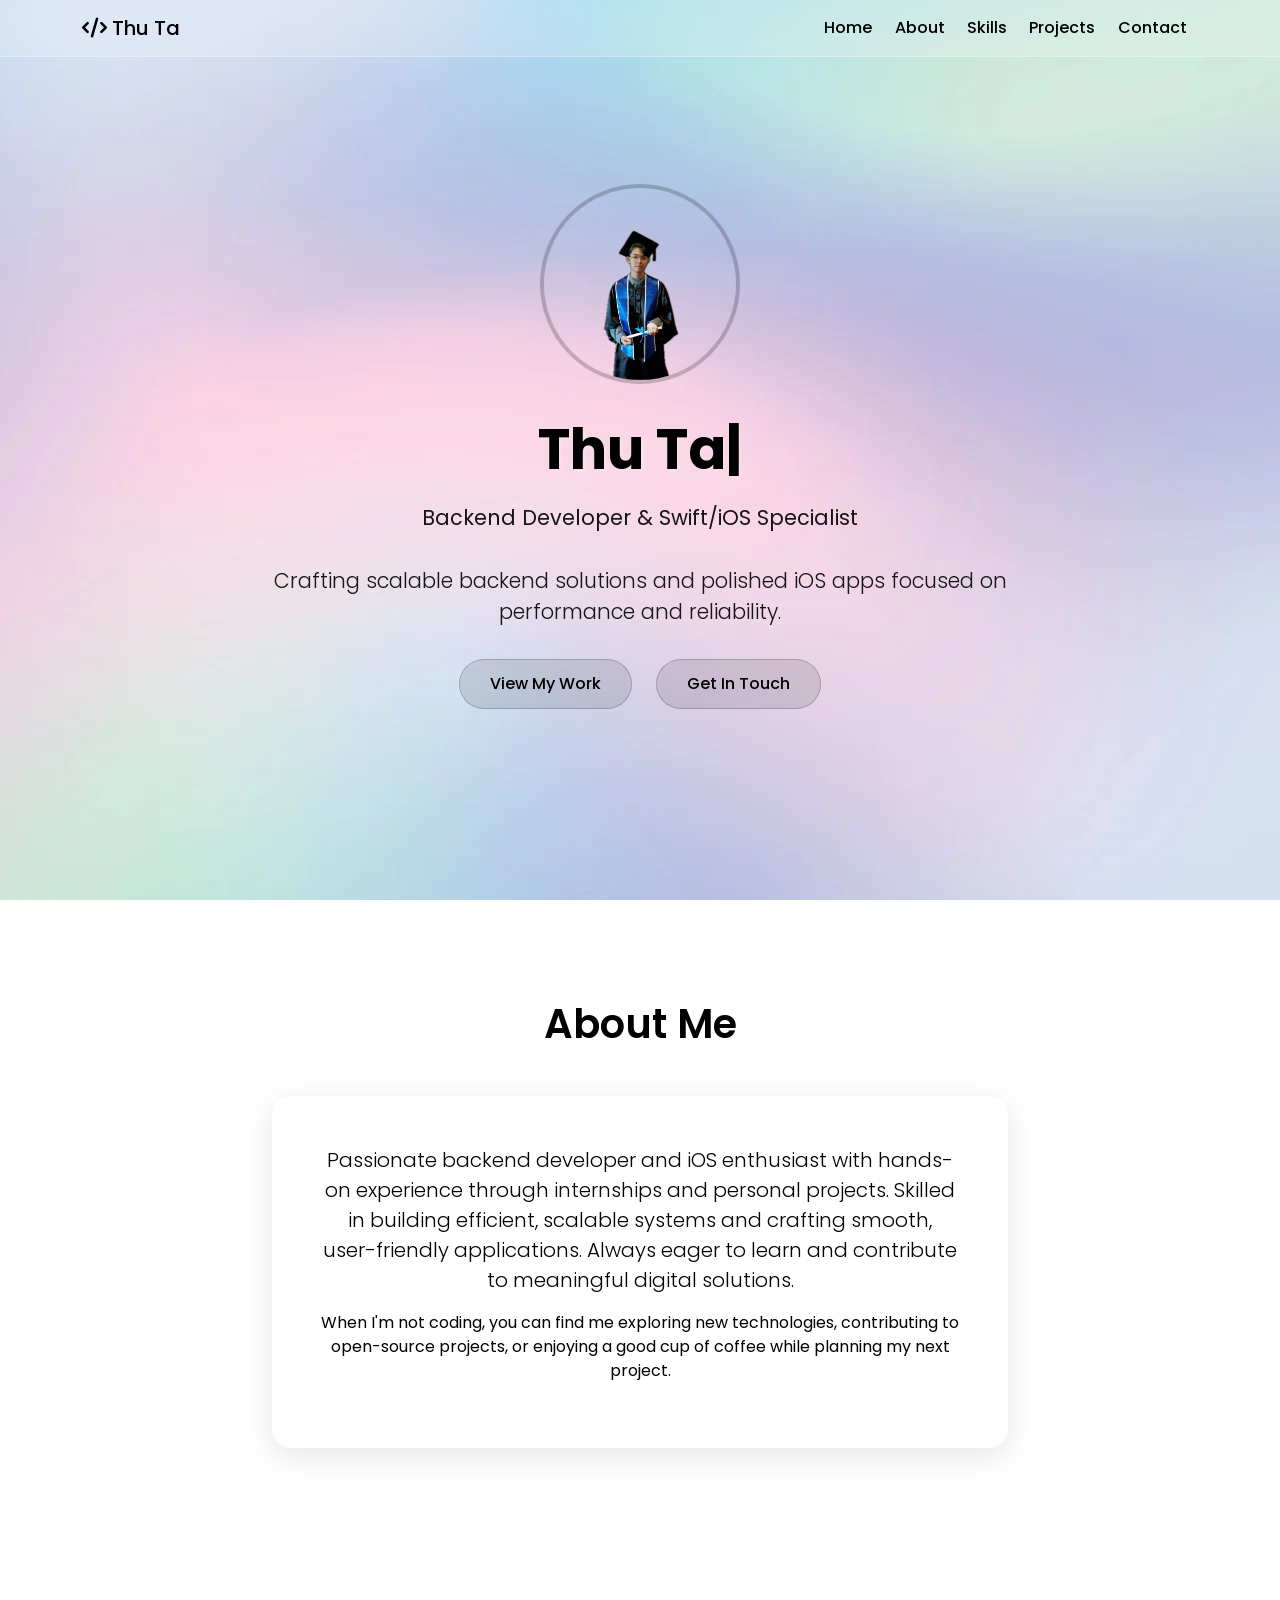
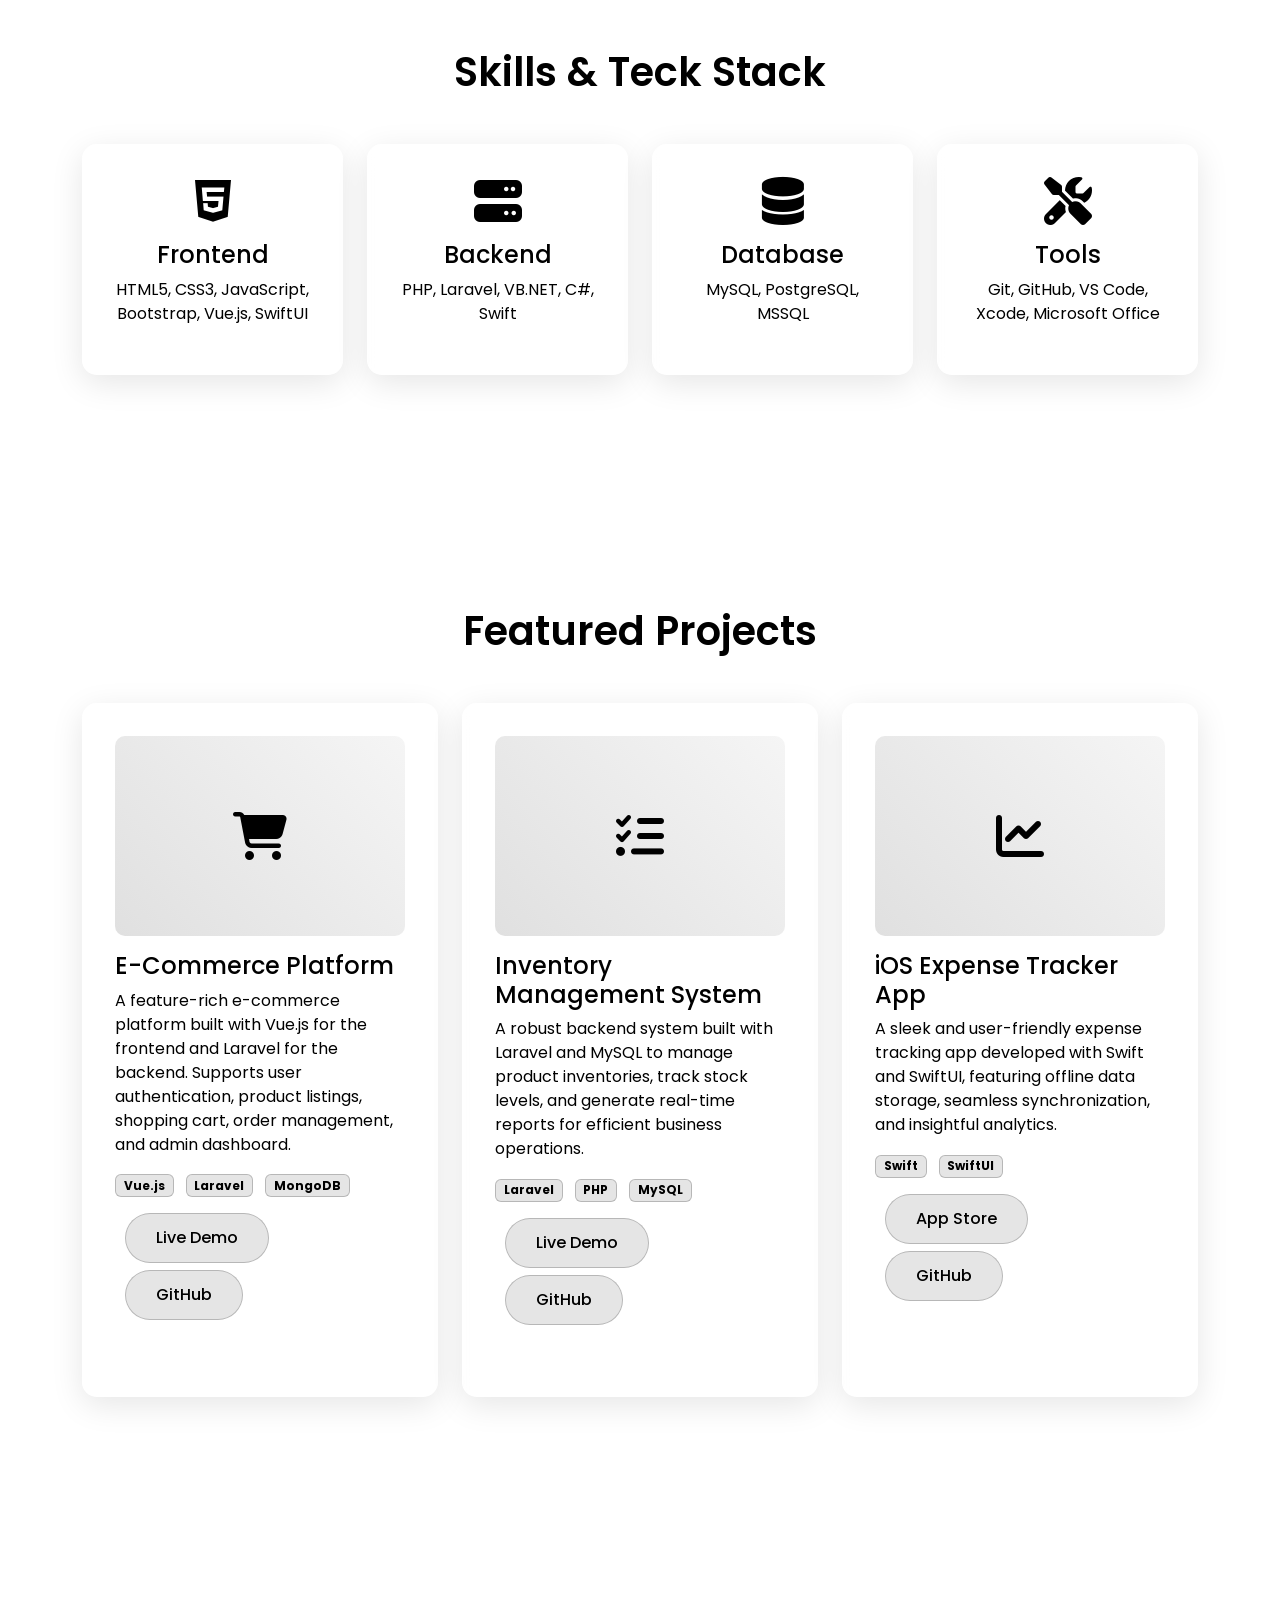
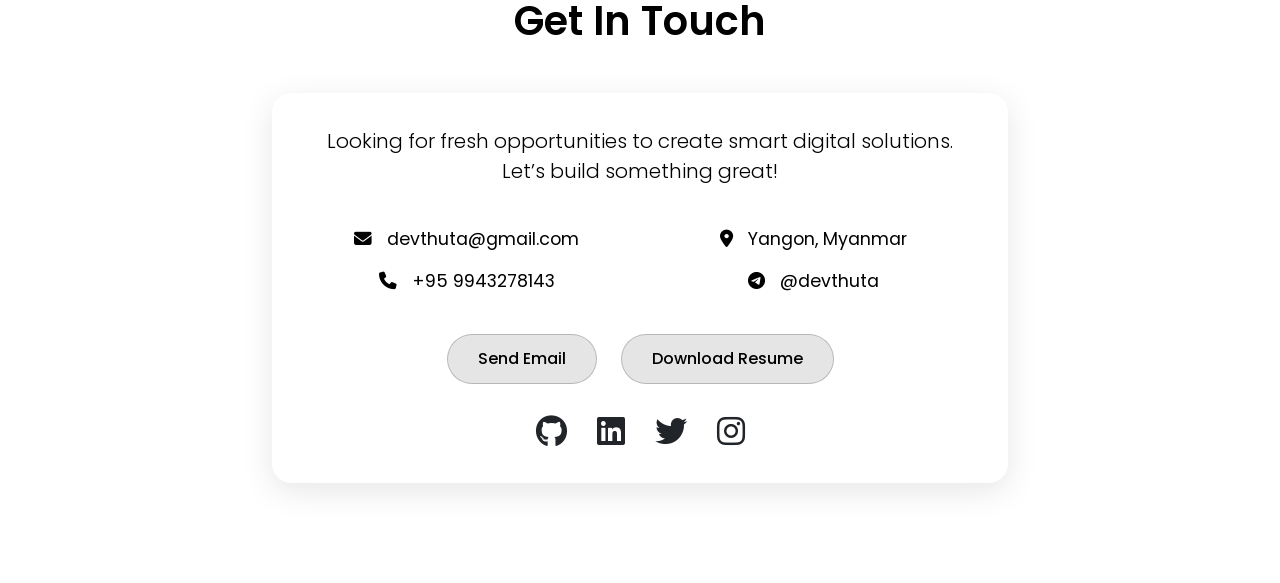
==== commit 183dab36: "first commit" ====
--- a/index.html
+++ b/index.html
@@ -4,412 +4,252 @@
 <head>
     <meta charset="UTF-8">
     <meta name="viewport" content="width=device-width, initial-scale=1.0">
-    <title>Portfolio</title>
-    <!-- bootstrap -->
-    <link href="https://cdn.jsdelivr.net/npm/bootstrap@5.3.6/dist/css/bootstrap.min.css" rel="stylesheet" integrity="sha384-4Q6Gf2aSP4eDXB8Miphtr37CMZZQ5oXLH2yaXMJ2w8e2ZtHTl7GptT4jmndRuHDT" crossorigin="anonymous">
-    <!-- custom css -->
-    <link rel="stylesheet" href="css/main.css">
-    <!-- fontawesome -->
-    <link rel="stylesheet" href="css/all.min.css">
-    <!-- Added meta description for SEO -->
-    <meta name="description" content="Thu Ta's portfolio showcasing backend development, web design, and mobile app projects.">
+    <title>Thu Ta - Web Developer</title>
+
+    <!-- Bootstrap CSS -->
+    <link href="https://cdn.jsdelivr.net/npm/bootstrap@5.3.0/dist/css/bootstrap.min.css" rel="stylesheet" />
+
+    <!-- Font Awesome -->
+    <link href="https://cdnjs.cloudflare.com/ajax/libs/font-awesome/6.4.0/css/all.min.css" rel="stylesheet" />
+    <!-- Google Fonts -->
+    <link href="https://fonts.googleapis.com/css2?family=Poppins:wght@300;400;500;600;700&display=swap"
+        rel="stylesheet">
+    <!-- Custom CSS -->
+    <link rel="stylesheet" href="src/css/main.css">
+
 </head>
 
-<body class="bg-midnight">
-    <div class="container">
-        <!-- nav -->
-        <nav class="navbar navbar-expand-lg navbar-dark bg-midnight sticky-top">
-            <div class="container">
-                <a href="index.html#home" class="navbar-brand">
-                    <span class="text-purple fs-2 fw-bold">Thu Ta</span>
-                </a>
-                <button type="button" class="navbar-toggler" data-bs-toggle="collapse"
-                    data-bs-target="#navbarSupportedContent" aria-expanded="false" aria-label="Toggle navigation">
-                    <span class="navbar-toggler-icon"></span>
-                </button>
-                <div class="collapse navbar-collapse" id="navbarSupportedContent">
-                    <ul class="navbar-nav ms-auto">
-                        <li class="nav-item">
-                            <a href="index.html#home" class="nav-link active">Home</a>
-                        </li>
-                        <li class="nav-item">
-                            <a href="blog.html" class="nav-link">Blog</a>
-                        </li>
-                        <li class="nav-item">
-                            <a href="index.html#education" class="nav-link">Education</a>
-                        </li>
-                        <li class="nav-item">
-                            <a href="index.html#services" class="nav-link">Services</a>
-                        </li>
-                        <li class="nav-item">
-                            <a href="index.html#projects" class="nav-link">Projects</a>
-                        </li>
-                        <li class="nav-item">
-                            <a href="index.html#contact" class="nav-link">Contact</a>
-                        </li>
-                    </ul>
-                </div>
-            </div>
-        </nav>
-        <!-- home section -->
-        <section class="min-vh-100 d-flex align-items-center" id="home">
-            <div class="container">
-                <div class="row">
-                    <div class="col text-center text-lg-start mb-2">
-                        <div class="div">
-                            <span class="text-light fs-2">Hi, It's </span><span class="text-purple fs-2">Thu Ta</span>
-                        </div>
-                        <div>
-                            <span class="text-light fs-4">I'm a </span><span class="text-purple-reverse fs-4">Backend
-                                Developer</span>
-                            <i class="fa-solid fa-code text-purple fs-4"></i>
-                        </div>
-                        <div class="mt-2">
-                            <p class="text-light text-center text-lg-start fs-7">
-                                <span class="ms-3">D</span>edicated to building efficient, scalable
-                                backend systems with a solid foundation in web development and database management.
-                                Completed the Level 4 Diploma in Computing awarded by NCC Education, with hands-on
-                                experience in a wide range of technologies:
-                              </p>
-                              <ul class="text-start text-light fs-7">
-                                <li><span class="fw-bold">Client-Side: </span>HTML, CSS, JavaScript, Bootstrap</li>
-                                <li><span class="fw-bold">Server-Side: </span>PHP, C#, VB.NET</li>
-                                <li><span class="fw-bold">Database: </span>MySQL</li>
-                                <li><span class="fw-bold">Mobile Development: </span>Swift</li>
-                              </ul>
-                        </div>
-                        <div class="mt-2">
-                            <a href="#" class="text-decoration-none fs-2 text-linkedin me-1">
-                                <i class="fa-brands fa-linkedin" onmouseover="this.style.transform='translateY(-5px)'"
-                                    onmouseout="this.style.transform='translateY(0)'"></i>
-                            </a>
-                            <a href="https://github.com/dev-thuta" class="text-decoration-none fs-2 text-github me-1">
-                                <i class="fa-brands fa-github" onmouseover="this.style.transform='translateY(-5px)'"
-                                    onmouseout="this.style.transform='translateY(0)'"></i>
-                            </a>
-                            <a href="#" class="text-decoration-none fs-2 text-telegram me-1">
-                                <i class="fa-brands fa-telegram" onmouseover="this.style.transform='translateY(-5px)'"
-                                    onmouseout="this.style.transform='translateY(0)'"></i>
-                            </a>
-                            <a href="viber://chat?number=%2B959402938502" class="text-decoration-none fs-2 text-viber me-1">
-                                <i class="fa-brands fa-viber" onmouseover="this.style.transform='translateY(-5px)'"
-                                    onmouseout="this.style.transform='translateY(0)'"></i>
-                            </a>
-                        </div>
-                        <div class="mt-2">
-                            <a href="#" class="text-decoration-none">
-                                <button type="button" class="btn btn-outline-light me-1">
-                                    <i class="fa solid fa-download"></i>
-                                    <span class="d-none d-lg-inline"> Download CV</span>
-                                </button>
-                            </a>
-                            <a href="mailto:devthuta@gmail.com" class="text-decoration-none">
-                                <button type="button" class="btn btn-outline-light me-1">
-                                    <i class="fa solid fa-envelope"></i>
-                                    <span class="d-none d-lg-inline"> Mail me</span>
-                                </button>
-                            </a>
-                        </div>
-                    </div>
-                    <div class="col mt-3 d-flex justify-content-center">
-                        <img src="images/Me (4) Background Removed.png" alt="Thu Ta's profile picture" class="image-fluid" style="max-height: 333px;">
-                    </div>
-                </div>
-            </div>
-        </section>
-        <!-- education section -->
-        <section class="min-vh-100 d-flex align-items-center" id="education">
-            <div class="container mt-5">
-                <h2 class="text-center mb-3 fw-bold text-purple">Education</h2>
-                <p class="text-center text-secondary mb-5">
-                    A solid academic foundation in computing and software development, including Level 3 Diploma in
-                    Computing (L3DC), Level 4 Diploma in
-                    Computing (L4DC), and Level 5 Diploma in
-                    Computing (L5DC), focused on both theoretical and practical aspects of
-                    programming, systems, and database management.
-                </p>
-                <div class="position-relative">
-                    <div class="position-absolute top-0 start-50 translate-middle-x h-100"
-                        style="width: 4px; background: linear-gradient(45deg,rgb(105, 105, 236),rgb(225, 146, 236));"></div>
-                    <div class="row mb-5">
-                        <div class="col-6 text-end pe-5">
-                            <div class="p-3">
-                                <h5 class="fw-bold text-light">High School <i
-                                        class="fa-solid fa-graduation-cap text-purple"></i></h5>
-                                <p class="mb-0 text-light"><span class="fw-bold">Completed secondary education at
-                                    </span>B.E.H.S.(6),Ahlone</p>
+<body>
+    <!-- Navigation -->
+    <nav class="navbar navbar-expand-lg fixed-top">
+        <div class="container">
+            <a class="navbar-brand" href="#home">
+                <i class="fas fa-code"></i> Thu Ta
+            </a>
+            <button class="navbar-toggler" type="button" data-bs-toggle="collapse" data-bs-target="#navbarNav">
+                <i class="fas fa-bars" style="color: #000;"></i>
+            </button>
+            <div class="collapse navbar-collapse" id="navbarNav">
+                <ul class="navbar-nav ms-auto">
+                    <li class="nav-item">
+                        <a class="nav-link" href="#home">Home</a>
+                    </li>
+                    <li class="nav-item">
+                        <a class="nav-link" href="#about">About</a>
+                    </li>
+                    <li class="nav-item">
+                        <a class="nav-link" href="#skills">Skills</a>
+                    </li>
+                    <li class="nav-item">
+                        <a class="nav-link" href="#projects">Projects</a>
+                    </li>
+                    <li class="nav-item">
+                        <a class="nav-link" href="#contact">Contact</a>
+                    </li>
+                </ul>
+            </div>
+        </div>
+    </nav>
+
+    <!-- Hero Section -->
+    <section id="home" class="hero">
+        <div class="container">
+            <div class="row justify-content-center">
+                <div class="col-lg-8">
+                    <img src="images/me.png" alt="Profile Picture" class="profile-img floating">
+                    <h1 class="typing">Thu Ta</h1>
+                    <p>Backend Developer & Swift/iOS Specialist</p>
+                    <p class="lead">Crafting scalable backend solutions and polished iOS apps focused on performance and
+                        reliability.</p>
+                    <div class="mt-4">
+                        <a href="#projects" class="btn-glass">View My Work</a>
+                        <a href="#contact" class="btn-glass">Get In Touch</a>
+                    </div>
+                </div>
+            </div>
+        </div>
+    </section>
+
+    <!-- About Section -->
+    <section id="about" class="section">
+        <div class="container">
+            <h2>About Me</h2>
+            <div class="row justify-content-center">
+                <div class="col-lg-8">
+                    <div class="glass p-5 text-center">
+                        <p class="lead">
+                            Passionate backend developer and iOS enthusiast with hands-on experience through internships
+                            and personal projects. Skilled in building efficient, scalable systems and crafting smooth,
+                            user-friendly applications. Always eager to learn and contribute to meaningful digital
+                            solutions.
+                        </p>
+                        <p>
+                            When I'm not coding, you can find me exploring new technologies, contributing to
+                            open-source projects, or enjoying a good cup of coffee while planning my next project.
+                        </p>
+                    </div>
+                </div>
+            </div>
+        </div>
+    </section>
+
+    <!-- Skills Section -->
+    <section id="skills" class="section">
+        <div class="container">
+            <h2>Skills & Teck Stack</h2>
+            <div class="row">
+                <div class="col-lg-3 col-md-6">
+                    <div class="glass-card skill-item">
+                        <i class="fab fa-html5 skill-icon"></i>
+                        <h4>Frontend</h4>
+                        <p>HTML5, CSS3, JavaScript, Bootstrap, Vue.js, SwiftUI</p>
+                    </div>
+                </div>
+                <div class="col-lg-3 col-md-6">
+                    <div class="glass-card skill-item">
+                        <i class="fas fa-server skill-icon"></i>
+                        <h4>Backend</h4>
+                        <p>PHP, Laravel, VB.NET, C#, Swift</p>
+                    </div>
+                </div>
+                <div class="col-lg-3 col-md-6">
+                    <div class="glass-card skill-item">
+                        <i class="fas fa-database skill-icon"></i>
+                        <h4>Database</h4>
+                        <p>MySQL, PostgreSQL, MSSQL</p>
+                    </div>
+                </div>
+                <div class="col-lg-3 col-md-6">
+                    <div class="glass-card skill-item">
+                        <i class="fas fa-tools skill-icon"></i>
+                        <h4>Tools</h4>
+                        <p>Git, GitHub, VS Code, Xcode, Microsoft Office</p>
+                    </div>
+                </div>
+            </div>
+        </div>
+    </section>
+
+    <!-- Projects Section -->
+    <section id="projects" class="section">
+        <div class="container">
+            <h2>Featured Projects</h2>
+            <div class="row">
+                <div class="col-lg-4 col-md-6">
+                    <div class="glass-card project-card">
+                        <div class="project-img">
+                            <i class="fas fa-shopping-cart"></i>
+                        </div>
+                        <h4>E-Commerce Platform</h4>
+                        <p>A feature-rich e-commerce platform built with Vue.js for the frontend and Laravel for the
+                            backend. Supports user authentication, product listings, shopping cart, order management,
+                            and admin dashboard.</p>
+                        <div class="mt-3">
+                            <span class="badge me-2">Vue.js</span>
+                            <span class="badge me-2">Laravel</span>
+                            <span class="badge">MongoDB</span>
+                        </div>
+                        <div class="mt-3">
+                            <a href="#" class="btn-glass btn-sm">Live Demo</a>
+                            <a href="#" class="btn-glass btn-sm">GitHub</a>
+                        </div>
+                    </div>
+                </div>
+                <div class="col-lg-4 col-md-6">
+                    <div class="glass-card project-card">
+                        <div class="project-img">
+                            <i class="fas fa-tasks"></i>
+                        </div>
+                        <h4>Inventory Management System</h4>
+                        <p>A robust backend system built with Laravel and MySQL to manage product inventories, track
+                            stock levels, and generate real-time reports for efficient business operations.</p>
+                        <div class="mt-3">
+                            <span class="badge me-2">Laravel</span>
+                            <span class="badge me-2">PHP</span>
+                            <span class="badge">MySQL</span>
+                        </div>
+                        <div class="mt-3">
+                            <a href="#" class="btn-glass btn-sm">Live Demo</a>
+                            <a href="#" class="btn-glass btn-sm">GitHub</a>
+                        </div>
+                    </div>
+                </div>
+                <div class="col-lg-4 col-md-6">
+                    <div class="glass-card project-card">
+                        <div class="project-img">
+                            <i class="fas fa-chart-line"></i>
+                        </div>
+                        <h4>iOS Expense Tracker App</h4>
+                        <p>A sleek and user-friendly expense tracking app developed with Swift and SwiftUI, featuring
+                            offline data storage, seamless synchronization, and insightful analytics.</p>
+                        <div class="mt-3">
+                            <span class="badge me-2">Swift</span>
+                            <span class="badge me-2">SwiftUI</span>
+                        </div>
+                        <div class="mt-3">
+                            <a href="#" class="btn-glass btn-sm">App Store</a>
+                            <a href="#" class="btn-glass btn-sm">GitHub</a>
+                        </div>
+                    </div>
+                </div>
+            </div>
+        </div>
+    </section>
+
+    <!-- Contact Section -->
+    <section id="contact" class="section">
+        <div class="container">
+            <h2>Get In Touch</h2>
+            <div class="row justify-content-center">
+                <div class="col-lg-8">
+                    <div class="glass contact-info">
+                        <p class="lead mb-4">
+                            Looking for fresh opportunities to create smart digital solutions. Let’s build something
+                            great!
+                        </p>
+                        <div class="row">
+                            <div class="col-md-6">
+                                <div class="contact-item">
+                                    <i class="fas fa-envelope"></i>
+                                    devthuta@gmail.com
+                                </div>
+                                <div class="contact-item">
+                                    <i class="fas fa-phone"></i>
+                                    +95 9943278143
+                                </div>
                             </div>
-                        </div>
-                        <div class="col-6 d-flex align-items-center">
-                            <span class="bg-light rounded-circle d-inline block" style="width: 10px; height: 10px;">
-                            </span>
-                            <span class="ms-2 fw-bold text-light">2020</span>
-                        </div>
-                    </div>
-                    <div class="row mb-5 flex-row-reverse">
-                        <div class="col-6 text-start ps-5">
-                            <div class="p-3">
-                                <h5 class="fw-bold text-light">Foundation Diploma <i
-                                        class="fa-solid fa-graduation-cap text-purple"></i></h5>
-                                <p class="mb-0 text-light"><span class="fw-bold">Completed Level 3 Diploma in Computing at
-                                    </span>NCC Education UK</p>
+                            <div class="col-md-6">
+                                <div class="contact-item">
+                                    <i class="fas fa-map-marker-alt"></i>
+                                    Yangon, Myanmar
+                                </div>
+                                <div class="contact-item">
+                                    <i class="fab fa-telegram-plane"></i>
+                                    @devthuta
+                                </div>
                             </div>
                         </div>
-                        <div class="col-6 d-flex align-items-center justify-content-end">
-                            <span class="me-2 fw-bold text-light">2023</span>
-                            <span class="bg-light rounded-circle d-inline-block" style="width: 10px; height: 10px;"></span>
-                        </div>
-                    </div>
-                    <div class="row mb-5">
-                        <div class="col-6 text-end pe-5">
-                            <div class="p-3">
-                                <h5 class="fw-bold text-light">L4 Diploma in Computing <i
-                                        class="fa-solid fa-graduation-cap text-purple"></i></h5>
-                                <p class="mb-0 text-light"><span class="fw-bold">Completed L4 Diploma in
-                                        Computing at </span>NCC Education UK</p>
-                            </div>
-                        </div>
-                        <div class="col-6 d-flex align-items-center">
-                            <span class="bg-light rounded-circle d-inline block" style="width: 10px; height: 10px;">
-                            </span>
-                            <span class="ms-2 fw-bold text-light">2024</span>
-                        </div>
-                    </div>
-                    <div class="row mb-5 flex-row-reverse">
-                        <div class="col-6 text-start ps-5">
-                            <div class="p-3">
-                                <h5 class="fw-bold text-light">Level 5 Diploma in Computing <i class="fa-solid fa-graduation-cap text-purple"></i>
-                                </h5>
-                                <p class="mb-0 text-light"><span class="fw-bold">Completed L5 Diploma in
-                                    Computing at </span>NCC Education UK</p>
-                            </div>
-                        </div>
-                        <div class="col-6 d-flex align-items-center justify-content-end">
-                            <span class="me-2 fw-bold text-light">2025</span>
-                            <span class="bg-light rounded-circle d-inline-block" style="width: 10px; height: 10px;"></span>
-                        </div>
-                    </div>
-                </div>
-            </div>
-        </section>
-        <!-- services section -->
-        <section class="min-vh-100 d-flex align-items-center" id="services">
-            <div class="container mt-5">
-                <h2 class="text-center mb-3 fw-bold text-purple">Services</h2>
-                <p class="text-center text-secondary mb-5">
-                    Offering a range of development services including backend development, responsive web design, and
-                    beginner-level mobile app creation. Focused on delivering clean and functional solutions tailored to
-                    your needs.
-                </p>
-                <div class="row g-4">
-                    <div class="col-md-6 col-lg-4">
-                        <div class="card h-100 bg-midnight text-light border-light">
-                            <div class="card-body">
-                                <h5 class="card-title"><i class="fa-solid fa-globe text-purple"></i> Web Development</h5>
-                                <p class="card-text">
-                                    Crafting responsive and user-friendly websites using HTML, CSS, JavaScript, and
-                                    Bootstrap. Focused on clean code and modern UI principles to deliver high-quality
-                                    front-end experiences.
-                                </p>
-                            </div>
-                        </div>
-                    </div>
-                    <div class="col-md-6 col-lg-4">
-                        <div class="card h-100 bg-midnight text-light border-light">
-                            <div class="card-body">
-                                <h5 class="card-title"><i class="fa-solid fa-code text-purple"></i> Backend Development</h5>
-                                <p class="card-text">
-                                    Developing scalable and efficient server-side applications with PHP, C#, and VB.NET.
-                                    Experienced in handling business logic, form processing, and secure backend
-                                    functionalities.
-                                </p>
-                            </div>
-                        </div>
-                    </div>
-                    <div class="col-md-6 col-lg-4">
-                        <div class="card h-100 bg-midnight text-light border-light">
-                            <div class="card-body">
-                                <h5 class="card-title"><i class="fa-solid fa-database text-purple"></i> Database Design &
-                                    Management</h5>
-                                <p class="card-text">
-                                    Designing and managing MySQL databases with optimized structures and queries. Ensuring
-                                    data integrity, normalization, and efficient performance for various applications.
-                                </p>
-                            </div>
-                        </div>
-                    </div>
-                    <div class="col-md-6 col-lg-4">
-                        <div class="card h-100 bg-midnight text-light border-light">
-                            <div class="card-body">
-                                <h5 class="card-title"><i class="fa-solid fa-mobile-screen-button text-purple"></i> Mobile
-                                    App Development</h5>
-                                <p class="card-text">
-                                    Familiar with building simple iOS applications using Swift. Comfortable creating UI
-                                    layouts and working with foundational features in Xcode.
-                                </p>
-                            </div>
-                        </div>
-                    </div>
-                    <div class="col-md-6 col-lg-4">
-                        <div class="card h-100 bg-midnight text-light border-light">
-                            <div class="card-body">
-                                <h5 class="card-title"><i class="fa-solid fa-mug-hot text-purple"></i> Custom Projects &
-                                    Freelance</h5>
-                                <p class="card-text">
-                                    Open to freelance opportunities and collaborative projects. Whether it’s a small website
-                                    or a backend system, ready to contribute effectively and professionally.
-                                </p>
-                            </div>
-                        </div>
-                    </div>
-                </div>
-                <div class="text-center mt-5">
-                    <a href="mailto:ithethuta@gmail.com" class="btn btn-outline-light px-4 py-2">
-                        Have a project in mind? Let’s connect!
-                    </a>
-                </div>
-            </div>
-        </section>
-        <!-- projects section -->
-        <section class="min-vh-100 d-flex align-items-center" id="projects">
-            <div class="container mt-5">
-                <h2 class="text-center mb-3 fw-bold text-purple">Projects</h2>
-                <p class="text-center text-secondary mb-5">
-                    A curated selection of personal and academic projects that highlight my development skills, creativity,
-                    and commitment to solving real-world problems through code.
-                </p>
-                </p>
-                <div class="row g-4">
-                    <div class="col-md-6 col-lg-4">
-                        <div class="card h-100 bg-midnight text-light border-light">
-                            <img src="images/school_software_1.png" class="card-img-top"
-                                alt="Project 1" style="height: 250px;">
-                            <div class="card-body">
-                                <h5 class="card-title">Learnify</h5>
-                                <p class="card-text">A backend-powered system to manage student records, courses, and
-                                    grading.</p>
-                                <span class="badge bg-secondary me-1">PHP</span>
-                                <span class="badge bg-secondary me-1">MySQL</span>
-                                <span class="badge bg-secondary me-1">HTML/CSS</span>
-                            </div>
-                            <div class="card-footer bg-transparent border-0">
-                                <a href="#" class="btn btn-outline-light btn-sm me-2">GitHub</a>
-                                <a href="#" class="btn btn-outline-light btn-sm">Live Demo</a>
-                            </div>
-                        </div>
-                    </div>
-                    <div class="col-md-6 col-lg-4">
-                        <div class="card h-100 bg-midnight text-light border-light">
-                            <img src="images/l4D3wMjLcbGRspRe3YFasiQnRqo Background Removed.png" class="card-img-top"
-                                alt="Project 2" style="height: 250px;">
-                            <div class="card-body">
-                                <h5 class="card-title">Portfolio</h5>
-                                <p class="card-text">A fully responsive personal website showcasing skills, services, and
-                                    contact options.</p>
-                                <span class="badge bg-secondary me-1">HTML</span>
-                                <span class="badge bg-secondary me-1">CSS</span>
-                                <span class="badge bg-secondary me-1">JavaScript</span>
-                                <span class="badge bg-secondary me-1">Bootstrap</span>
-                            </div>
-                            <div class="card-footer bg-transparent border-0">
-                                <a href="#" class="btn btn-outline-light btn-sm me-2">GitHub</a>
-                                <a href="#" class="btn btn-outline-light btn-sm">Live Demo</a>
-                            </div>
-                        </div>
-                    </div>
-                    <div class="col-md-6 col-lg-4">
-                        <div class="card h-100 bg-midnight text-light border-light">
-                            <img src="images/iosMain3x.png" class="card-img-top"
-                                alt="Project 3" style="height: 250px;">
-                            <div class="card-body">
-                                <h5 class="card-title">iMessage</h5>
-                                <p class="card-text">A basic iOS app built with Swift that allows users to send local
-                                    messages.</p>
-                                <span class="badge bg-secondary me-1">Swift</span>
-                                <span class="badge bg-secondary me-1">Xcode</span>
-                            </div>
-                            <div class="card-footer bg-transparent border-0">
-                                <a href="#" class="btn btn-outline-light btn-sm me-2">GitHub</a>
-                                <a href="#" class="btn btn-outline-light btn-sm">Live Demo</a>
-                            </div>
-                        </div>
-                    </div>
-                </div>
-                <div class="text-center mt-5">
-                    <p class="text-secondary">More projects coming soon...</p>
-                </div>
-            </div>
-        </section>
-        <!-- contact section -->
-        <section class="min-vh-100 d-flex align-items-center" id="contact">
-            <div class="container mt-5">
-                <h2 class="text-center mb-3 fw-bold text-purple">Contact</h2>
-                <p class="text-light text-center mb-4">
-                    Whether you're looking to collaborate on a project, have a question, or simply want to connect — I'm
-                    just a message away. Feel free to reach out via email or through any of the social platforms below.
-                </p>
-                <div class="row justify-content-center">
-                    <div class="col-md-5 mb-4">
-                        <div class="text-light">
-                            <h5>Email</h5>
-                            <p>
-                                <a href="mailto:devthuta@gmail.com" class="text-decoration-none text-info">
-                                    ithethuta@gmail.com
-                                </a>
-                            </p>
-                            <p>
-                                <a href="mailto:devthuta@icloud.com" class="text-decoration-none text-info">
-                                    thethuta@icloud.com
-                                </a>
-                            </p>
-
-                            <h5>Social Links</h5>
-                            <div class="fs-3">
-                                <a href="#" class="text-linkedin me-3" aria-label="LinkedIn Profile"><i class="fa-brands fa-linkedin"></i></a>
-                                <a href="https://github.com/dev-thuta" class="text-github me-3" aria-label="GitHub Profile"><i class="fa-brands fa-github"></i></a>
-                                <a href="#" class="text-telegram me-3" aria-label="Telegram Profile"><i class="fa-brands fa-telegram"></i></a>
-                                <a href="viber://chat?number=%2B959402938502" class="text-viber" aria-label="Viber Chat"><i class="fa-brands fa-viber"></i></a>
-                            </div>
-                        </div>
-                    </div>
-                    <div class="col-md-7">
-                        <form action="/submit-form" method="post">
-                            <div class="mb-3">
-                                <label for="name" class="form-label text-light">Name</label>
-                                <input type="text" class="form-control bg-dark text-light border-secondary" id="name"
-                                    placeholder="Your name">
-                            </div>
-                            <div class="mb-3">
-                                <label for="email" class="form-label text-light">Email</label>
-                                <input type="email" class="form-control bg-dark text-light border-secondary" id="email"
-                                    placeholder="Your email">
-                            </div>
-                            <div class="mb-3">
-                                <label for="message" class="form-label text-light">Message</label>
-                                <textarea class="form-control bg-dark text-light border-secondary" id="message" rows="4"
-                                    placeholder="Type your message..."></textarea>
-                            </div>
-                            <button type="submit" class="btn btn-outline-light">Send Message</button>
-                        </form>
-                    </div>
-                </div>
-            </div>
-        </section>
-        <!-- footer -->
-        <footer class="bg-midnight text-light text-center py-4 mt-5 border-top border-secondary">
-            <div class="container">
-                <p class="mb-1">&copy; 2025 Thu Ta. All rights reserved.</p>
-                <p class="mb-1">
-                    Designed and developed with a focus on simplicity, functionality, and modern web standards.
-                </p>
-                <p class="mb-0">
-                    Currently v1.0.0.
-                </p>
-            </div>
-        </footer>
-    </div>
-    <script src="https://cdn.jsdelivr.net/npm/bootstrap@5.3.5/dist/js/bootstrap.bundle.min.js"
-        integrity="sha384-k6d4wzSIapyDyv1kpU366/PK5hCdSbCRGRCMv+eplOQJWyd1fbcAu9OCUj5zNLiq"
-        crossorigin="anonymous"></script>
+                        <div class="mt-4">
+                            <a href="mailto:devthuta@gmail.com" class="btn-glass">Send Email</a>
+                            <a href="#" class="btn-glass">Download Resume</a>
+                        </div>
+                        <div class="mt-4">
+                            <a href="#" class="text-dark me-3 social-icon"><i class="fab fa-github fa-2x"></i></a>
+                            <a href="#" class="text-dark me-3 social-icon"><i class="fab fa-linkedin fa-2x"></i></a>
+                            <a href="#" class="text-dark me-3 social-icon"><i class="fab fa-twitter fa-2x"></i></a>
+                            <a href="#" class="text-dark social-icon"><i class="fab fa-instagram fa-2x"></i></a>
+                        </div>
+                    </div>
+                </div>
+            </div>
+        </div>
+    </section>
+
+    <!-- Bootstrap JS Bundle -->
+    <script src="https://cdn.jsdelivr.net/npm/bootstrap@5.3.0/dist/js/bootstrap.bundle.min.js"></script>
+
+    <!-- Custom JavaScript -->
+    <script src="src/js/main.js" defer></script>
 </body>
-</html>
+
+</html>
--- a/src/css/main.css
+++ b/src/css/main.css
@@ -0,0 +1,400 @@
+* {
+    margin: 0;
+    padding: 0;
+    box-sizing: border-box;
+}
+
+body {
+    font-family: 'Poppins', sans-serif;
+    background: url('../../images/bg.webp') no-repeat center center / cover fixed;
+    animation: gradientBG 15s ease infinite;
+    overflow-x: hidden;
+    color: #000;
+    min-height: 100vh;
+}
+
+@keyframes gradientBG {
+    0% {
+        background-position: 0% 50%;
+    }
+
+    50% {
+        background-position: 100% 50%;
+    }
+
+    100% {
+        background-position: 0% 50%;
+    }
+}
+
+/* Glassmorphism Effect - Monochrome */
+.glass {
+    background: rgba(255, 255, 255, 0.25);
+    backdrop-filter: blur(10px);
+    -webkit-backdrop-filter: blur(10px);
+    border: 1px solid rgba(255, 255, 255, 0.5);
+    border-radius: 20px;
+    box-shadow: 0 8px 32px 0 rgba(0, 0, 0, 0.1);
+}
+
+.glass-card {
+    background: rgba(255, 255, 255, 0.2);
+    backdrop-filter: blur(15px);
+    -webkit-backdrop-filter: blur(15px);
+    border: 1px solid rgba(255, 255, 255, 0.5);
+    border-radius: 15px;
+    box-shadow: 0 8px 32px 0 rgba(0, 0, 0, 0.1);
+    transition: transform 0.5s cubic-bezier(0.175, 0.885, 0.32, 1.275),
+        box-shadow 0.5s ease;
+}
+
+.glass-card:hover {
+    transform: translateY(-15px) scale(1.03);
+    box-shadow: 0 15px 40px 0 rgba(0, 0, 0, 0.2);
+}
+
+/* Navigation */
+.navbar {
+    background: rgba(255, 255, 255, 0.2) !important;
+    backdrop-filter: blur(10px);
+    -webkit-backdrop-filter: blur(10px);
+    border-bottom: 1px solid rgba(255, 255, 255, 0.3);
+}
+
+.navbar-brand,
+.nav-link {
+    color: #000 !important;
+    font-weight: 500;
+}
+
+.nav-link {
+    position: relative;
+    padding: 0.5rem 1rem;
+    margin: 0 0.2rem;
+}
+
+.nav-link::after {
+    content: '';
+    position: absolute;
+    width: 0;
+    height: 2px;
+    bottom: 0;
+    left: 50%;
+    background-color: #000;
+    transition: all 0.3s ease;
+}
+
+.nav-link:hover::after {
+    width: 80%;
+    left: 10%;
+}
+
+.nav-link:hover {
+    color: #000 !important;
+    transform: scale(1.05);
+    transition: all 0.3s ease;
+}
+
+/* Hero Section */
+.hero {
+    min-height: 100vh;
+    display: flex;
+    align-items: center;
+    color: #000;
+    text-align: center;
+}
+
+.hero h1 {
+    font-size: 3.5rem;
+    font-weight: 700;
+    margin-bottom: 1rem;
+    text-shadow: 2px 2px 4px rgba(255, 255, 255, 0.3);
+}
+
+.hero p {
+    font-size: 1.3rem;
+    margin-bottom: 2rem;
+    opacity: 0.9;
+}
+
+.profile-img {
+    width: 200px;
+    height: 200px;
+    border-radius: 50%;
+    border: 4px solid rgba(0, 0, 0, 0.2);
+    margin-bottom: 2rem;
+    object-fit: cover;
+    transition: all 0.5s ease;
+}
+
+.profile-img:hover {
+    filter: grayscale(0%);
+    transform: scale(1.05) rotate(5deg);
+    box-shadow: 0 0 30px rgba(0, 0, 0, 0.3);
+}
+
+/* Buttons */
+.btn-glass {
+    background: rgba(0, 0, 0, 0.1);
+    border: 1px solid rgba(0, 0, 0, 0.2);
+    color: #000;
+    padding: 12px 30px;
+    border-radius: 50px;
+    font-weight: 500;
+    transition: all 0.5s cubic-bezier(0.175, 0.885, 0.32, 1.275);
+    text-decoration: none;
+    display: inline-block;
+    margin: 0 10px;
+    position: relative;
+    overflow: hidden;
+    z-index: 1;
+}
+
+.btn-glass::before {
+    content: '';
+    position: absolute;
+    top: 0;
+    left: -100%;
+    width: 100%;
+    height: 100%;
+    background: rgba(0, 0, 0, 0.2);
+    transition: all 0.5s ease;
+    z-index: -1;
+}
+
+.btn-glass:hover::before {
+    left: 0;
+}
+
+.btn-glass:hover {
+    background: rgba(0, 0, 0, 0.15);
+    transform: translateY(-5px);
+    color: #000;
+    text-decoration: none;
+    box-shadow: 0 10px 20px rgba(0, 0, 0, 0.1);
+}
+
+/* Sections */
+.section {
+    padding: 100px 0;
+    color: #000;
+}
+
+.section h2 {
+    font-size: 2.5rem;
+    font-weight: 600;
+    margin-bottom: 3rem;
+    text-align: center;
+    text-shadow: 2px 2px 4px rgba(255, 255, 255, 0.3);
+    position: relative;
+    display: inline-block;
+    left: 50%;
+    transform: translateX(-50%);
+}
+
+.section h2::after {
+    content: '';
+    position: absolute;
+    width: 50%;
+    height: 3px;
+    bottom: -10px;
+    left: 25%;
+    background: #000;
+    transform: scaleX(0);
+    transform-origin: center;
+    transition: transform 0.5s ease;
+    animation: underlineAnimation 2s ease-in-out infinite;
+}
+
+@keyframes underlineAnimation {
+
+    0%,
+    100% {
+        transform: scaleX(0.5);
+    }
+
+    50% {
+        transform: scaleX(1);
+    }
+}
+
+/* Skills */
+.skill-item {
+    text-align: center;
+    padding: 2rem;
+    margin-bottom: 2rem;
+    transition: all 0.5s ease;
+}
+
+.skill-icon {
+    font-size: 3rem;
+    margin-bottom: 1rem;
+    color: #000;
+    transition: all 0.5s ease;
+}
+
+.skill-item:hover .skill-icon {
+    transform: scale(1.2) rotate(10deg);
+}
+
+/* Projects */
+.project-card {
+    padding: 2rem;
+    margin-bottom: 2rem;
+    height: 100%;
+}
+
+.project-img {
+    width: 100%;
+    height: 200px;
+    background: linear-gradient(45deg, #e0e0e0, #f5f5f5);
+    border-radius: 10px;
+    margin-bottom: 1rem;
+    display: flex;
+    align-items: center;
+    justify-content: center;
+    font-size: 3rem;
+    color: #000;
+    transition: all 0.5s ease;
+    overflow: hidden;
+    position: relative;
+}
+
+.project-img::before {
+    content: '';
+    position: absolute;
+    top: 0;
+    left: 0;
+    width: 100%;
+    height: 100%;
+    background: rgba(0, 0, 0, 0.05);
+    transform: translateY(100%);
+    transition: all 0.5s ease;
+}
+
+.project-card:hover .project-img::before {
+    transform: translateY(0);
+}
+
+.project-img i {
+    transition: all 0.5s ease;
+}
+
+.project-card:hover .project-img i {
+    transform: scale(1.2);
+}
+
+/* Contact */
+.contact-info {
+    text-align: center;
+    padding: 2rem;
+}
+
+.contact-item {
+    margin: 1rem 0;
+    font-size: 1.1rem;
+    transition: all 0.3s ease;
+}
+
+.contact-item:hover {
+    transform: translateX(10px);
+}
+
+.contact-item i {
+    margin-right: 10px;
+    color: #000;
+}
+
+/* Floating Animation */
+.floating {
+    animation: floating 5s ease-in-out infinite;
+}
+
+@keyframes floating {
+
+    0%,
+    100% {
+        transform: translateY(0px) rotate(0deg);
+    }
+
+    25% {
+        transform: translateY(-15px) rotate(-5deg);
+    }
+
+    50% {
+        transform: translateY(0px) rotate(0deg);
+    }
+
+    75% {
+        transform: translateY(-15px) rotate(5deg);
+    }
+}
+
+/* Badge styling */
+.badge {
+    background: rgba(0, 0, 0, 0.1);
+    color: #000;
+    border: 1px solid rgba(0, 0, 0, 0.2);
+    transition: all 0.3s ease;
+}
+
+.badge:hover {
+    transform: scale(1.1);
+}
+
+/* Social icons */
+.social-icon {
+    display: inline-block;
+    margin: 0 10px;
+    transition: all 0.5s ease;
+}
+
+.social-icon:hover {
+    transform: translateY(-10px) rotate(10deg);
+}
+
+/* Reveal animations */
+.reveal {
+    opacity: 0;
+    transform: translateY(30px);
+    transition: all 1s cubic-bezier(0.5, 0, 0, 1);
+}
+
+.reveal.active {
+    opacity: 1;
+    transform: translateY(0);
+}
+
+/* Typing cursor */
+.typing::after {
+    content: '|';
+    animation: blink 1s step-end infinite;
+}
+
+@keyframes blink {
+
+    0%,
+    100% {
+        opacity: 1;
+    }
+
+    50% {
+        opacity: 0;
+    }
+}
+
+/* Responsive */
+@media (max-width: 768px) {
+    .hero h1 {
+        font-size: 2.5rem;
+    }
+
+    .hero p {
+        font-size: 1.1rem;
+    }
+
+    .profile-img {
+        width: 150px;
+        height: 150px;
+    }
+}
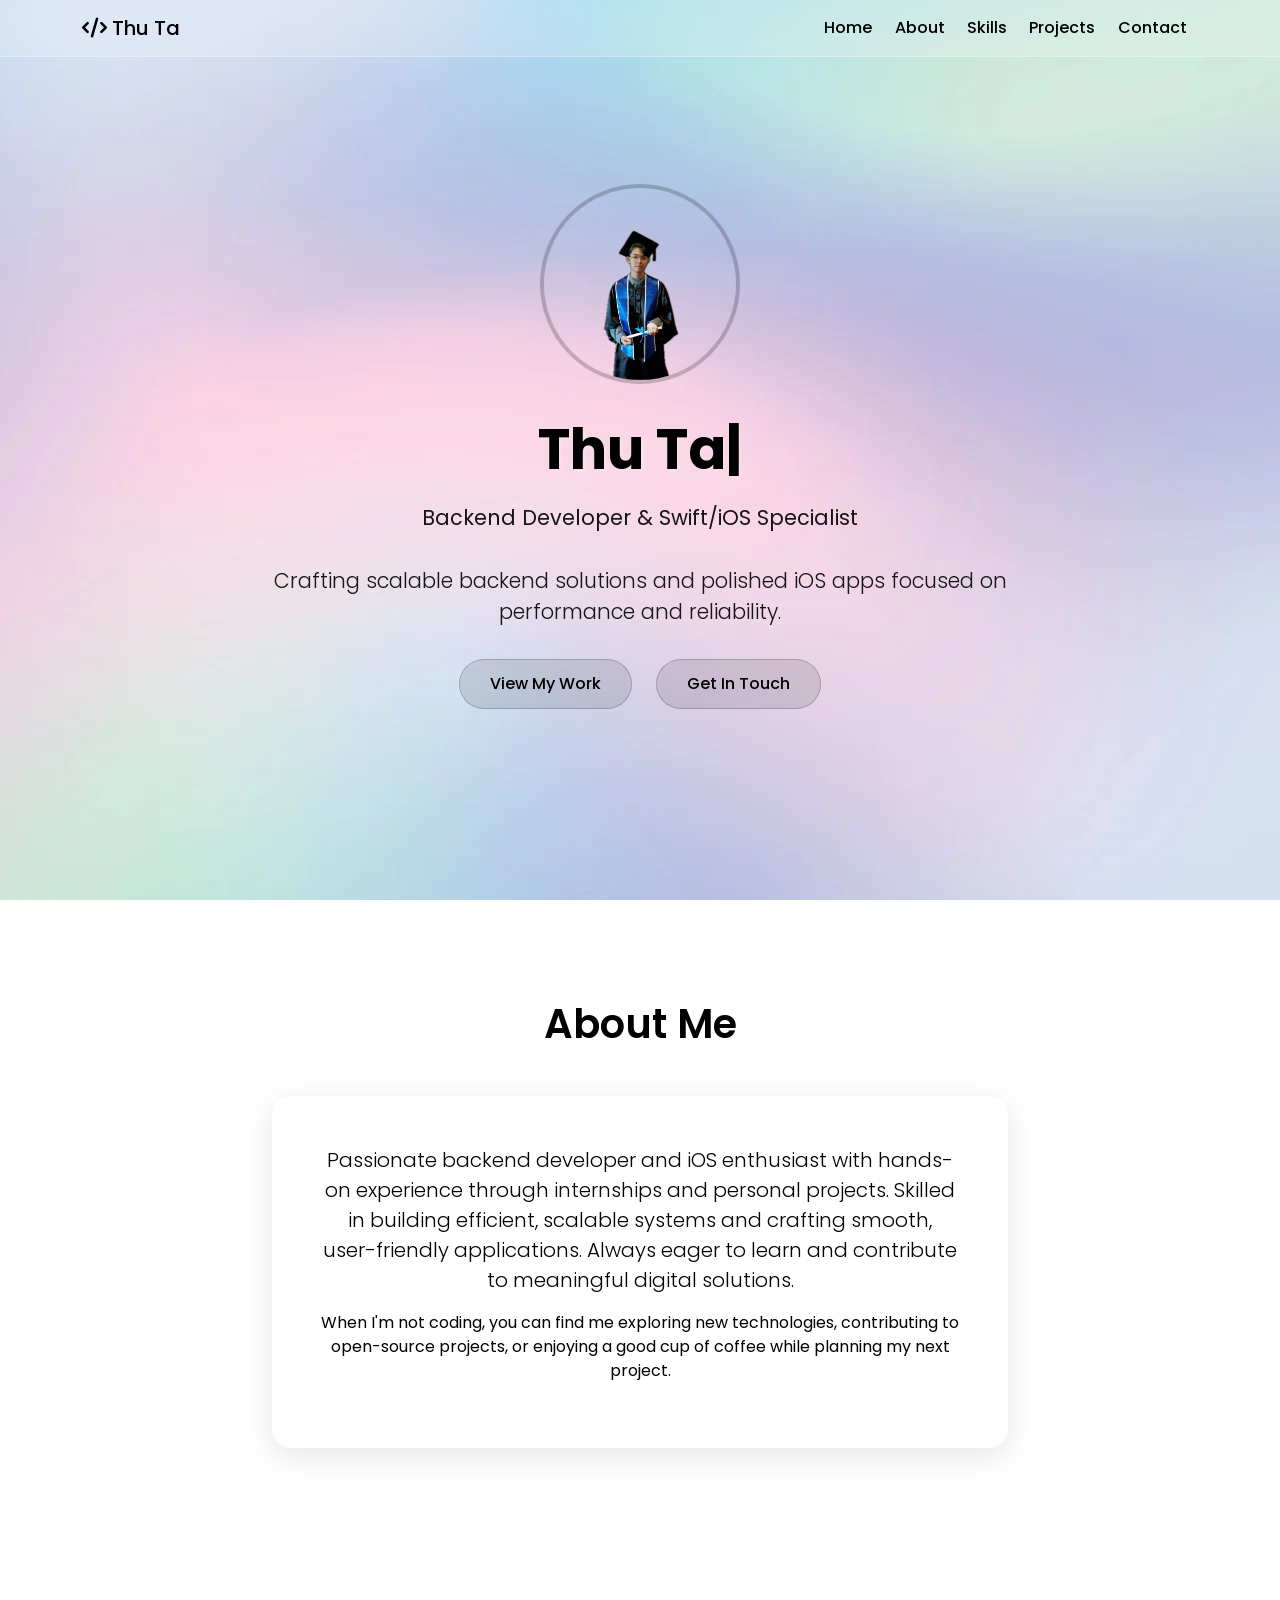
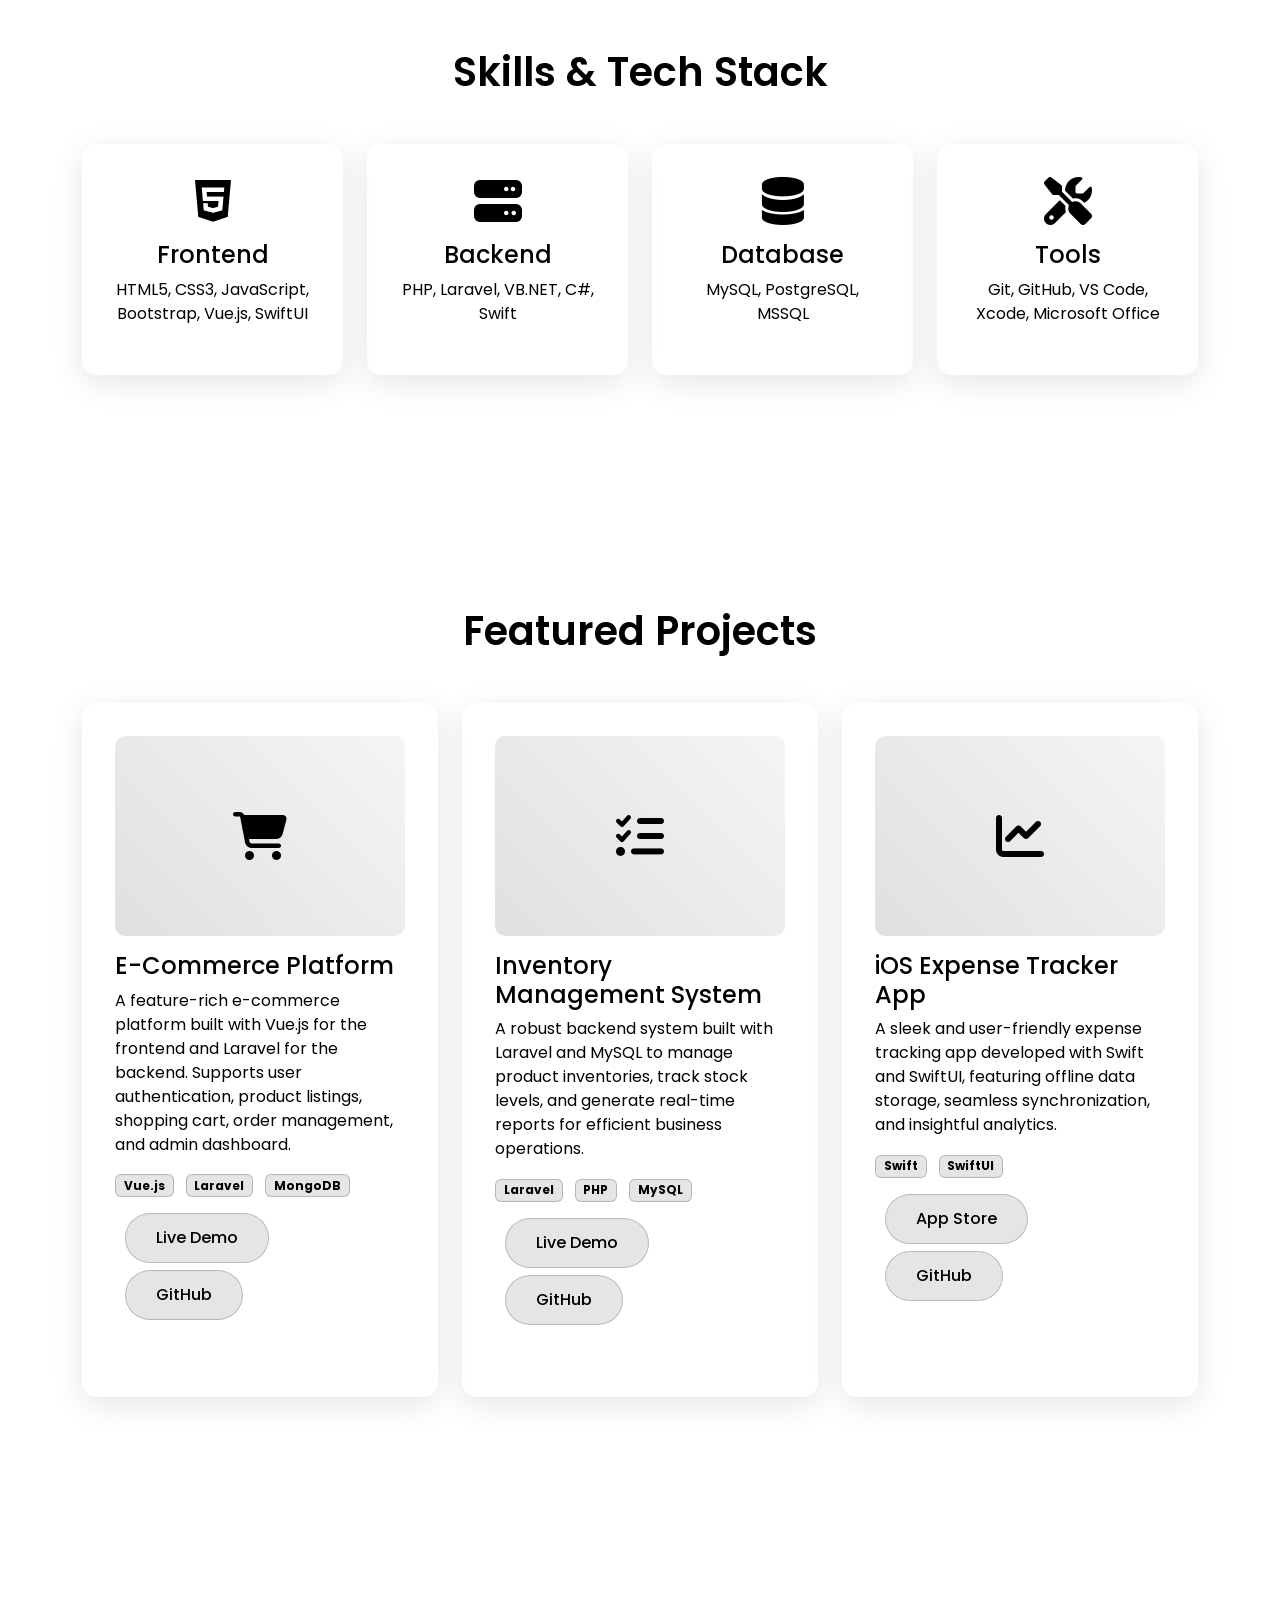
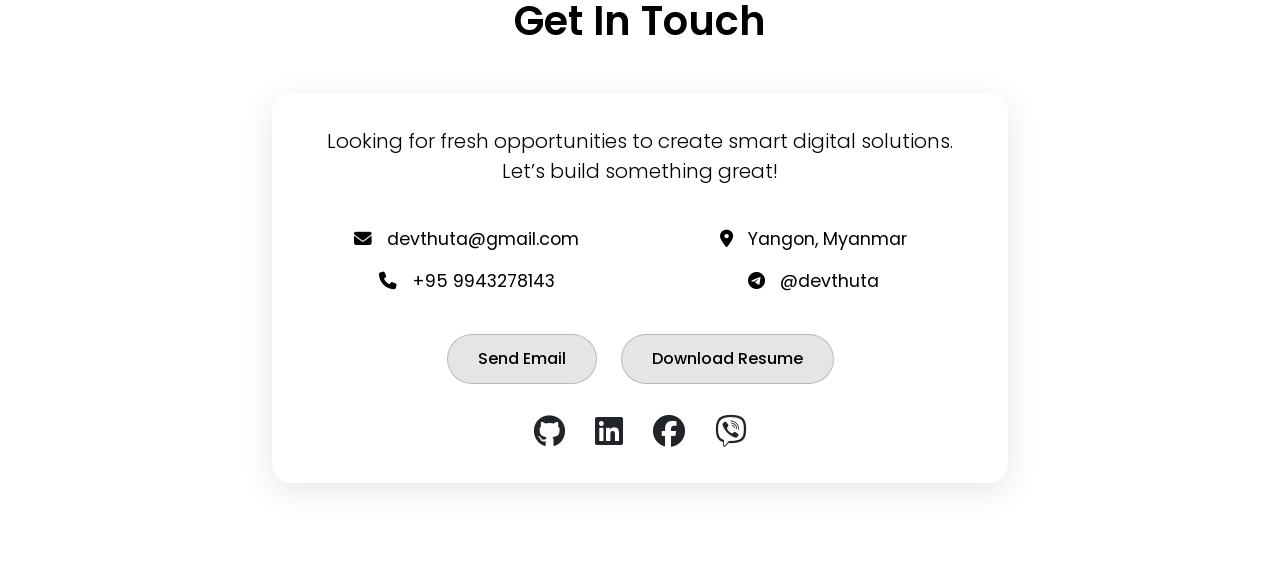
==== commit a9300f12: "typo & viber link" ====
--- a/index.html
+++ b/index.html
@@ -96,7 +96,7 @@
     <!-- Skills Section -->
     <section id="skills" class="section">
         <div class="container">
-            <h2>Skills & Teck Stack</h2>
+            <h2>Skills & Tech Stack</h2>
             <div class="row">
                 <div class="col-lg-3 col-md-6">
                     <div class="glass-card skill-item">
@@ -234,10 +234,10 @@
                             <a href="#" class="btn-glass">Download Resume</a>
                         </div>
                         <div class="mt-4">
-                            <a href="#" class="text-dark me-3 social-icon"><i class="fab fa-github fa-2x"></i></a>
+                            <a href="https://github.com/dev-thuta" class="text-dark me-3 social-icon"><i class="fab fa-github fa-2x"></i></a>
                             <a href="#" class="text-dark me-3 social-icon"><i class="fab fa-linkedin fa-2x"></i></a>
-                            <a href="#" class="text-dark me-3 social-icon"><i class="fab fa-twitter fa-2x"></i></a>
-                            <a href="#" class="text-dark social-icon"><i class="fab fa-instagram fa-2x"></i></a>
+                            <a href="#" class="text-dark me-3 social-icon"><i class="fab fa-facebook fa-2x"></i></a>
+                            <a href="viber://chat?number=+959402938502" class="text-dark social-icon"><i class="fab fa-viber fa-2x"></i></a>
                         </div>
                     </div>
                 </div>
--- a/src/css/main.css
+++ b/src/css/main.css
@@ -2,6 +2,7 @@
     margin: 0;
     padding: 0;
     box-sizing: border-box;
+    scroll-behavior: smooth;
 }
 
 body {
